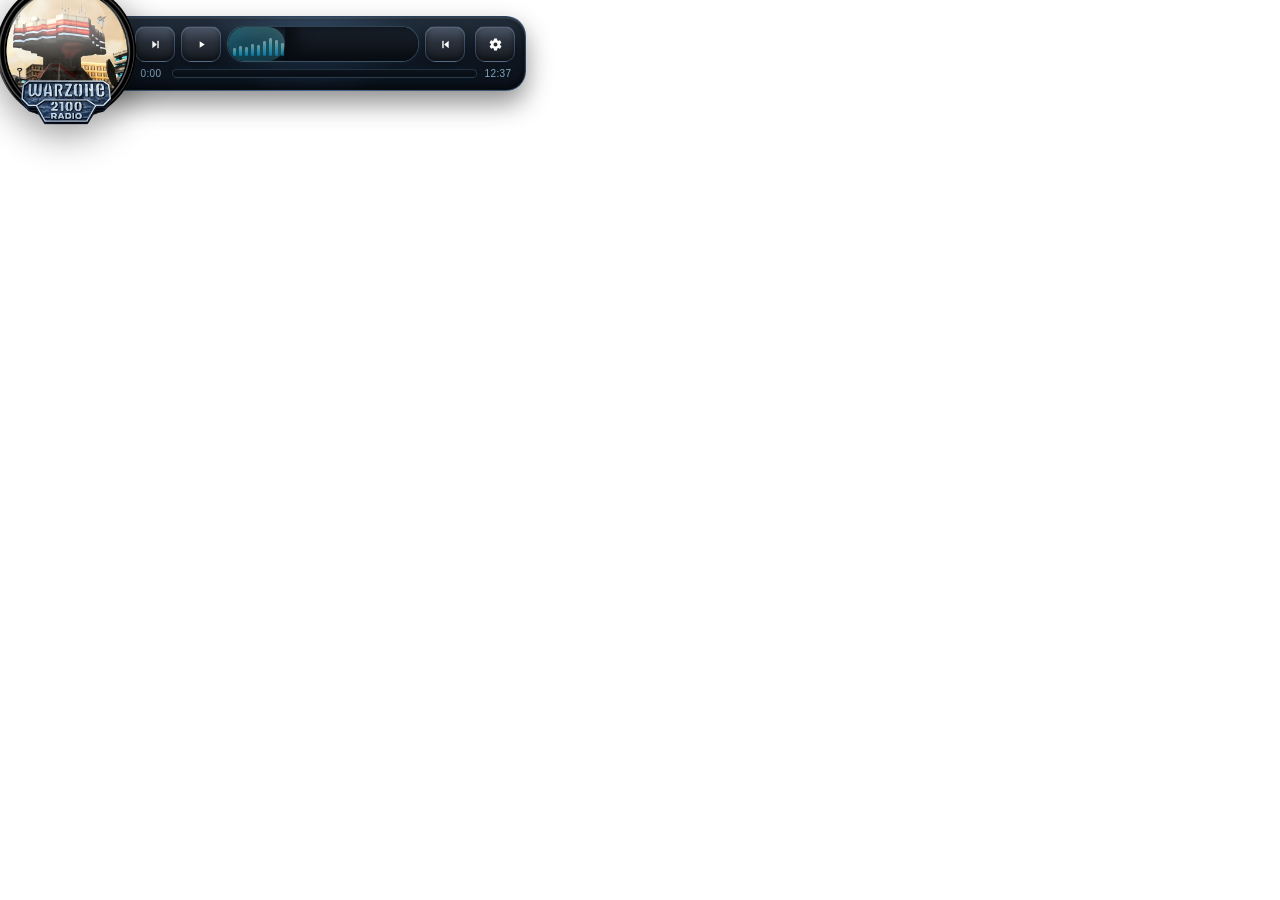
==== index.html @ cecc52a2 "Hint users to press play before audio starts" ====
<!DOCTYPE html>
<html>
<head>
<meta charset="UTF-8">
<title>Warzone Radio</title>
<meta name="viewport" content="width=device-width, initial-scale=1.0">
<script>
window.ASSET_VERSION = "20260324-playhint1";
window.versionedAsset = function(path) {
  return path + "?v=" + window.ASSET_VERSION;
};

const stylesheet = document.createElement("link");
stylesheet.rel = "stylesheet";
stylesheet.href = window.versionedAsset("styles.css");
document.head.appendChild(stylesheet);
</script>
</head>
<body>

<div id="playerWrap"><div id="player"></div></div>

<div class="wrap drag-hint" id="radioWrap">
 <button class="logo-button" id="logoToggle" type="button" aria-label="Show or hide player controls" aria-controls="playerBar settingsPanel" aria-expanded="true">
  <img data-asset-path="assets/warzone-radio-logo.webp" class="logo" alt="Warzone 2100 Radio logo">
  <span class="logo-sky" aria-hidden="true"></span>
 </button>
 <div class="player" id="playerBar">
  <div class="player-main">
   <div class="btn" onclick="nextTrack()" title="Next">
    <svg viewBox="0 0 24 24"><polygon points="5,4 15,12 5,20"/><rect x="16" y="4" width="3" height="16"/></svg>
   </div>

   <div class="btn" onclick="playPause()" id="pp" title="Play/Pause" data-hint="Press play">
    <svg viewBox="0 0 24 24"><polygon points="8,5 19,12 8,19"/></svg>
   </div>

   <div class="tube">
    <div class="eqGlow" id="eqGlow"></div>
    <div class="eq" id="eq"></div>
    <div class="cover" id="cover"></div>
    <input id="vol" type="range" min="0" max="100" value="30" oninput="setVol(this.value)">
   </div>

   <div class="btn" onclick="prevTrack()" title="Previous">
    <svg viewBox="0 0 24 24"><polygon points="19,4 9,12 19,20"/><rect x="5" y="4" width="3" height="16"/></svg>
   </div>

   <div class="btn settings-btn" id="settingsButton" onclick="toggleSettingsPanel()" title="Playlist">
    <svg viewBox="0 0 24 24" aria-hidden="true">
     <path d="M19.14 12.94c.04-.31.06-.62.06-.94s-.02-.63-.06-.94l2.03-1.58a.5.5 0 0 0 .12-.64l-1.92-3.32a.5.5 0 0 0-.61-.22l-2.39.96a7.05 7.05 0 0 0-1.63-.94l-.36-2.54a.5.5 0 0 0-.5-.42h-3.84a.5.5 0 0 0-.5.42l-.36 2.54c-.58.22-1.12.53-1.63.94l-2.39-.96a.5.5 0 0 0-.61.22L2.71 8.84a.5.5 0 0 0 .12.64l2.03 1.58c-.04.31-.06.62-.06.94s.02.63.06.94L2.83 14.52a.5.5 0 0 0-.12.64l1.92 3.32a.5.5 0 0 0 .61.22l2.39-.96c.5.41 1.05.72 1.63.94l.36 2.54a.5.5 0 0 0 .5.42h3.84a.5.5 0 0 0 .5-.42l.36-2.54c.58-.22 1.12-.53 1.63-.94l2.39.96a.5.5 0 0 0 .61-.22l1.92-3.32a.5.5 0 0 0-.12-.64l-2.03-1.58ZM12 15.2A3.2 3.2 0 1 1 12 8.8a3.2 3.2 0 0 1 0 6.4Z"/>
    </svg>
   </div>
  </div>

  <div class="timebar-row">
   <span class="time-label" id="timeCurrent">0:00</span>
   <div class="timebar" id="timebar" role="slider" tabindex="0" aria-label="Track progress" aria-valuemin="0" aria-valuemax="100" aria-valuenow="0">
    <div class="timebar-fill" id="timebarFill"></div>
    <div class="timebar-head" id="timebarHead"></div>
   </div>
   <span class="time-label" id="timeDuration">0:00</span>
  </div>
 </div>

 <div class="settings-panel" id="settingsPanel" aria-hidden="true">
  <div class="settings-head">
   <div>
    <div class="settings-kicker">Warzone Radio</div>
    <div class="settings-title-row">
     <div class="settings-title" id="settingsTitle">All Tracks</div>
     <button class="shuffle-toggle" id="shuffleToggle" type="button" onclick="toggleShuffleMode()" aria-pressed="false">
      <svg viewBox="0 0 24 24" aria-hidden="true">
       <path d="M17 3h4v4h-2V5.41l-3.29 3.3-1.42-1.42L17.59 4H17V3Zm2 13h2v5h-5v-2h1.59l-4.3-4.29 1.42-1.42L19 17.59V16ZM3 7h4.59l8.7 8.71-1.42 1.41L6.17 8.41H3V7Zm11.29 1.71L16.59 11 14.88 12.71l-1.42-1.42 1.41-1.41-.58-.59 1.42-1.58Z"/>
      </svg>
      <span id="shuffleToggleLabel">Shuffle Off</span>
     </button>
    </div>
   </div>
   <button class="settings-close" type="button" onclick="closeSettingsPanel()" aria-label="Close playlist">X</button>
  </div>
  <div class="playlist-list" id="playlistList"></div>
 </div>
</div>

<script src="https://www.youtube.com/iframe_api"></script>
<script>
const playerScript = document.createElement("script");
playerScript.src = window.versionedAsset("player.js");
document.body.appendChild(playerScript);
</script>

</body>
</html>
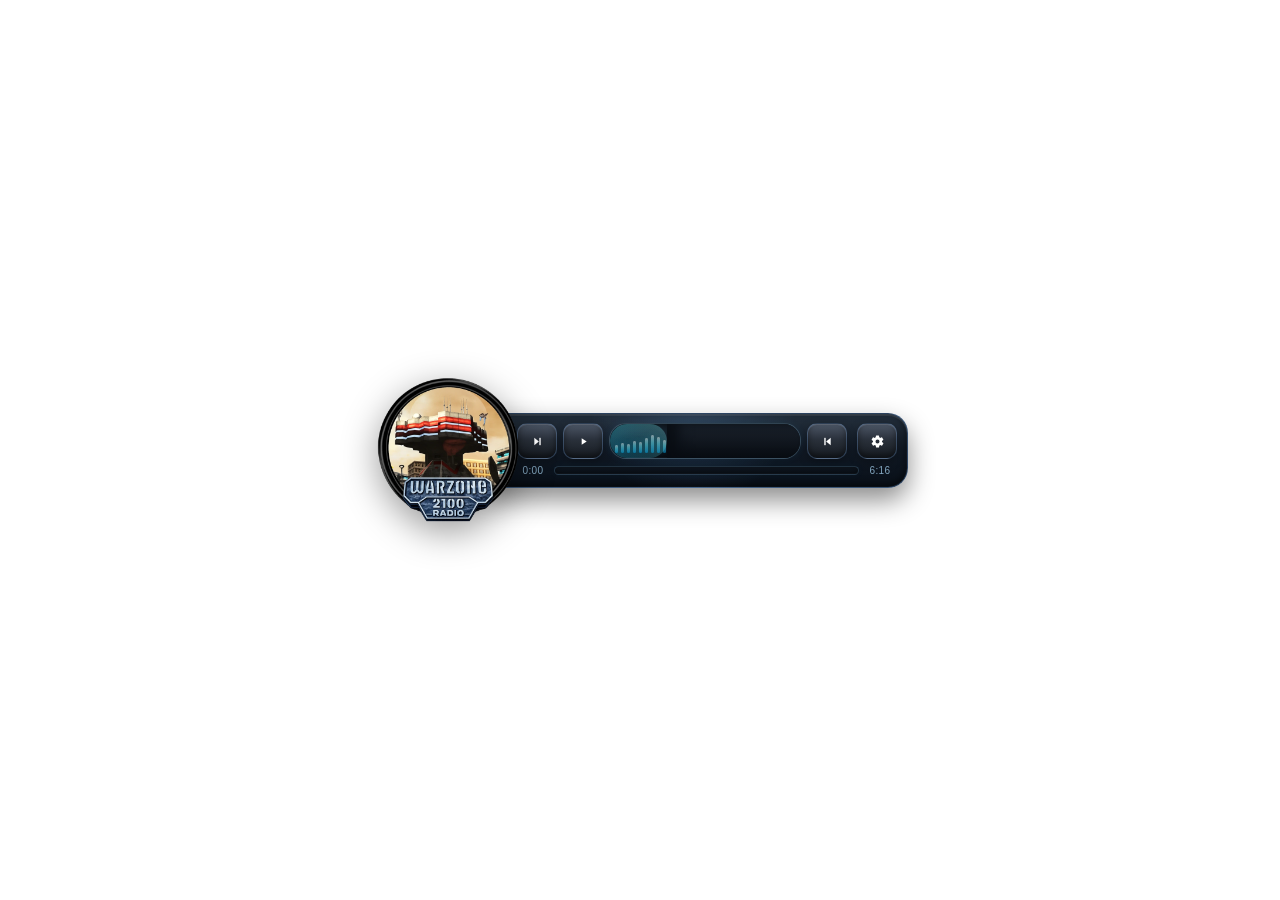
==== commit e80afde4: "Center radio player on page load" ====
--- a/index.html
+++ b/index.html
@@ -5,7 +5,7 @@
 <title>Warzone Radio</title>
 <meta name="viewport" content="width=device-width, initial-scale=1.0">
 <script>
-window.ASSET_VERSION = "20260324-playhint1";
+window.ASSET_VERSION = "20260324-centerplayer1";
 window.versionedAsset = function(path) {
   return path + "?v=" + window.ASSET_VERSION;
 };
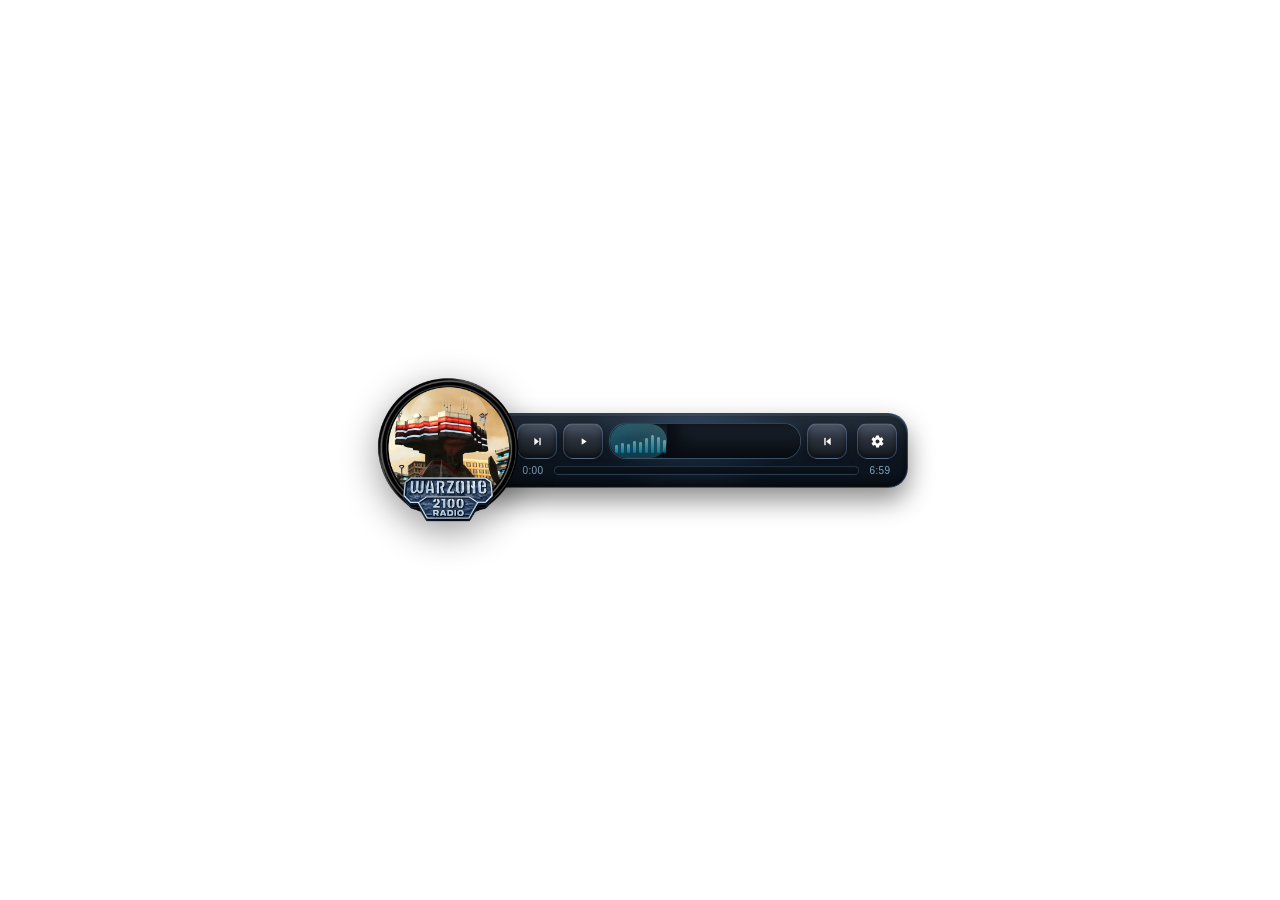
==== commit e547add0: "Add radio favicon link" ====
--- a/index.html
+++ b/index.html
@@ -5,10 +5,16 @@
 <title>Warzone Radio</title>
 <meta name="viewport" content="width=device-width, initial-scale=1.0">
 <script>
-window.ASSET_VERSION = "20260324-centerplayer1";
+window.ASSET_VERSION = "20260325-favicon1";
 window.versionedAsset = function(path) {
   return path + "?v=" + window.ASSET_VERSION;
 };
+
+const favicon = document.createElement("link");
+favicon.rel = "icon";
+favicon.type = "image/webp";
+favicon.href = window.versionedAsset("assets/warzone-radio-logo.webp");
+document.head.appendChild(favicon);
 
 const stylesheet = document.createElement("link");
 stylesheet.rel = "stylesheet";
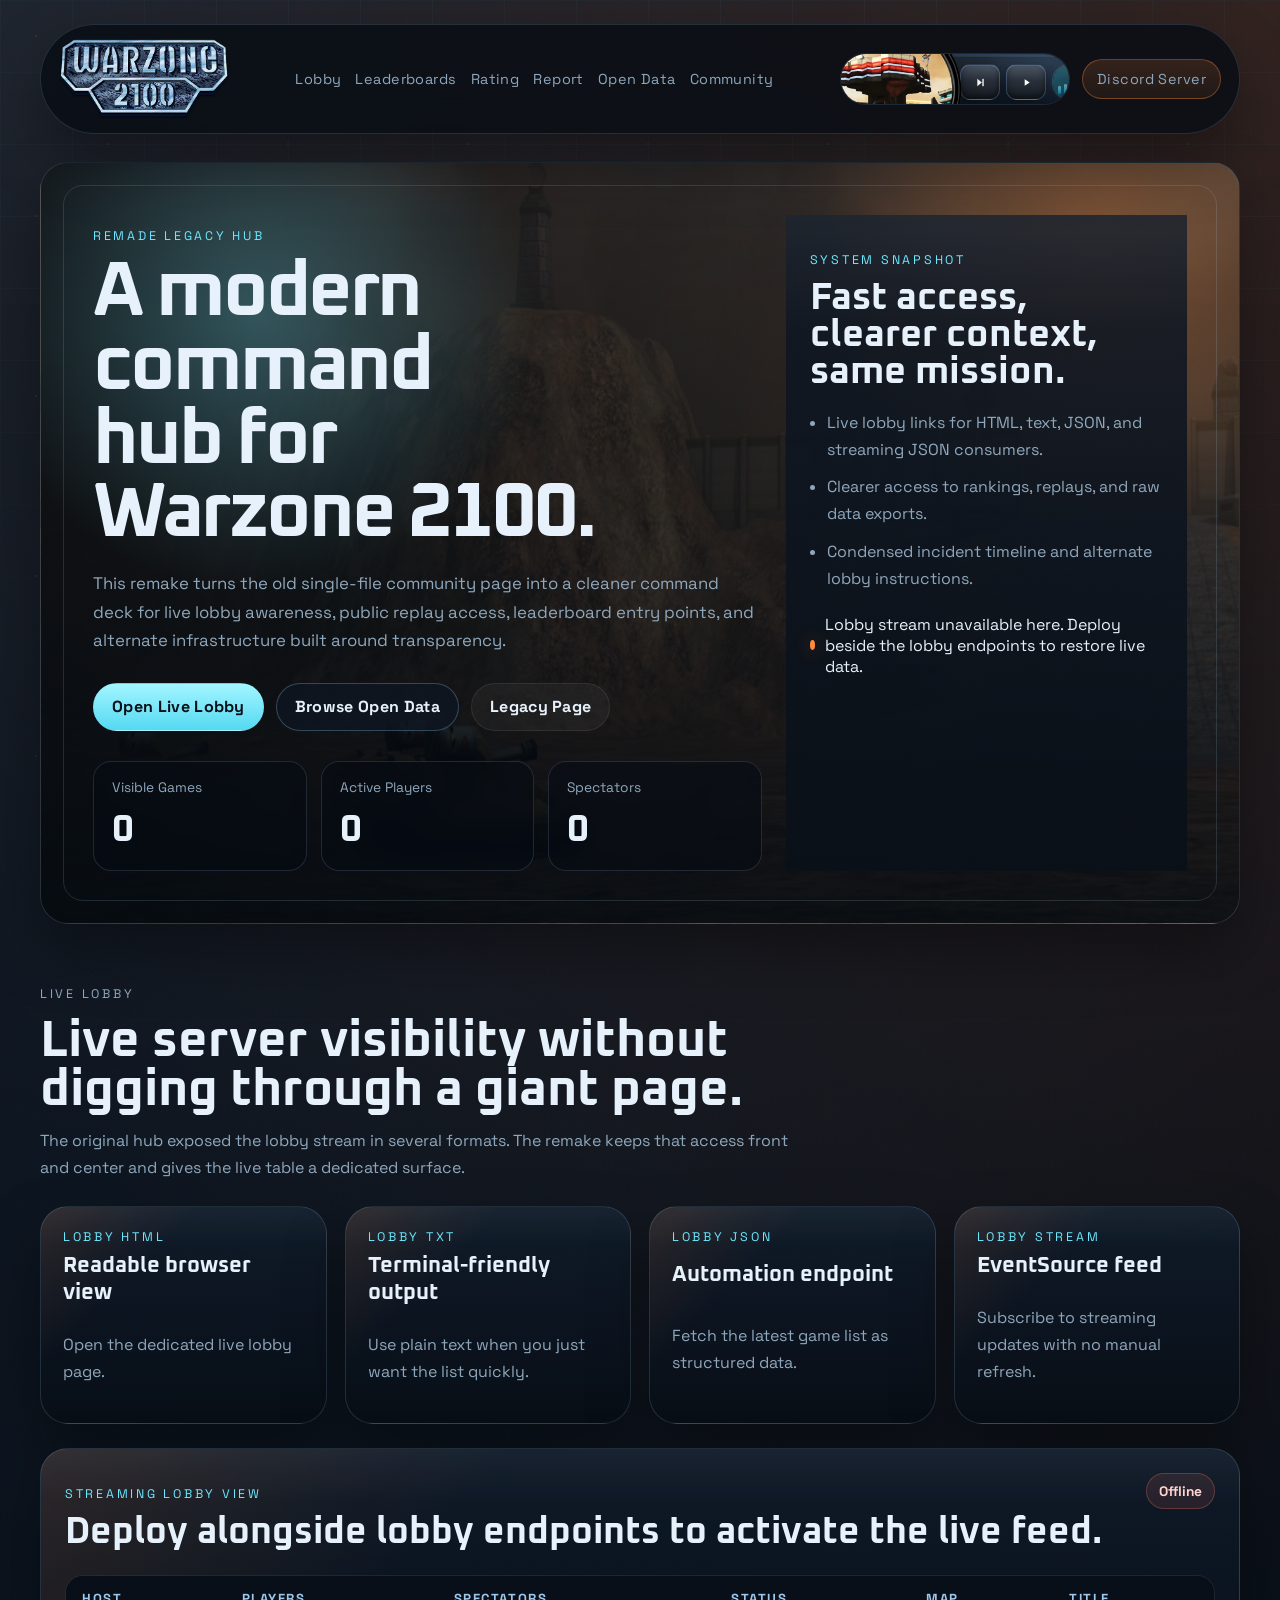
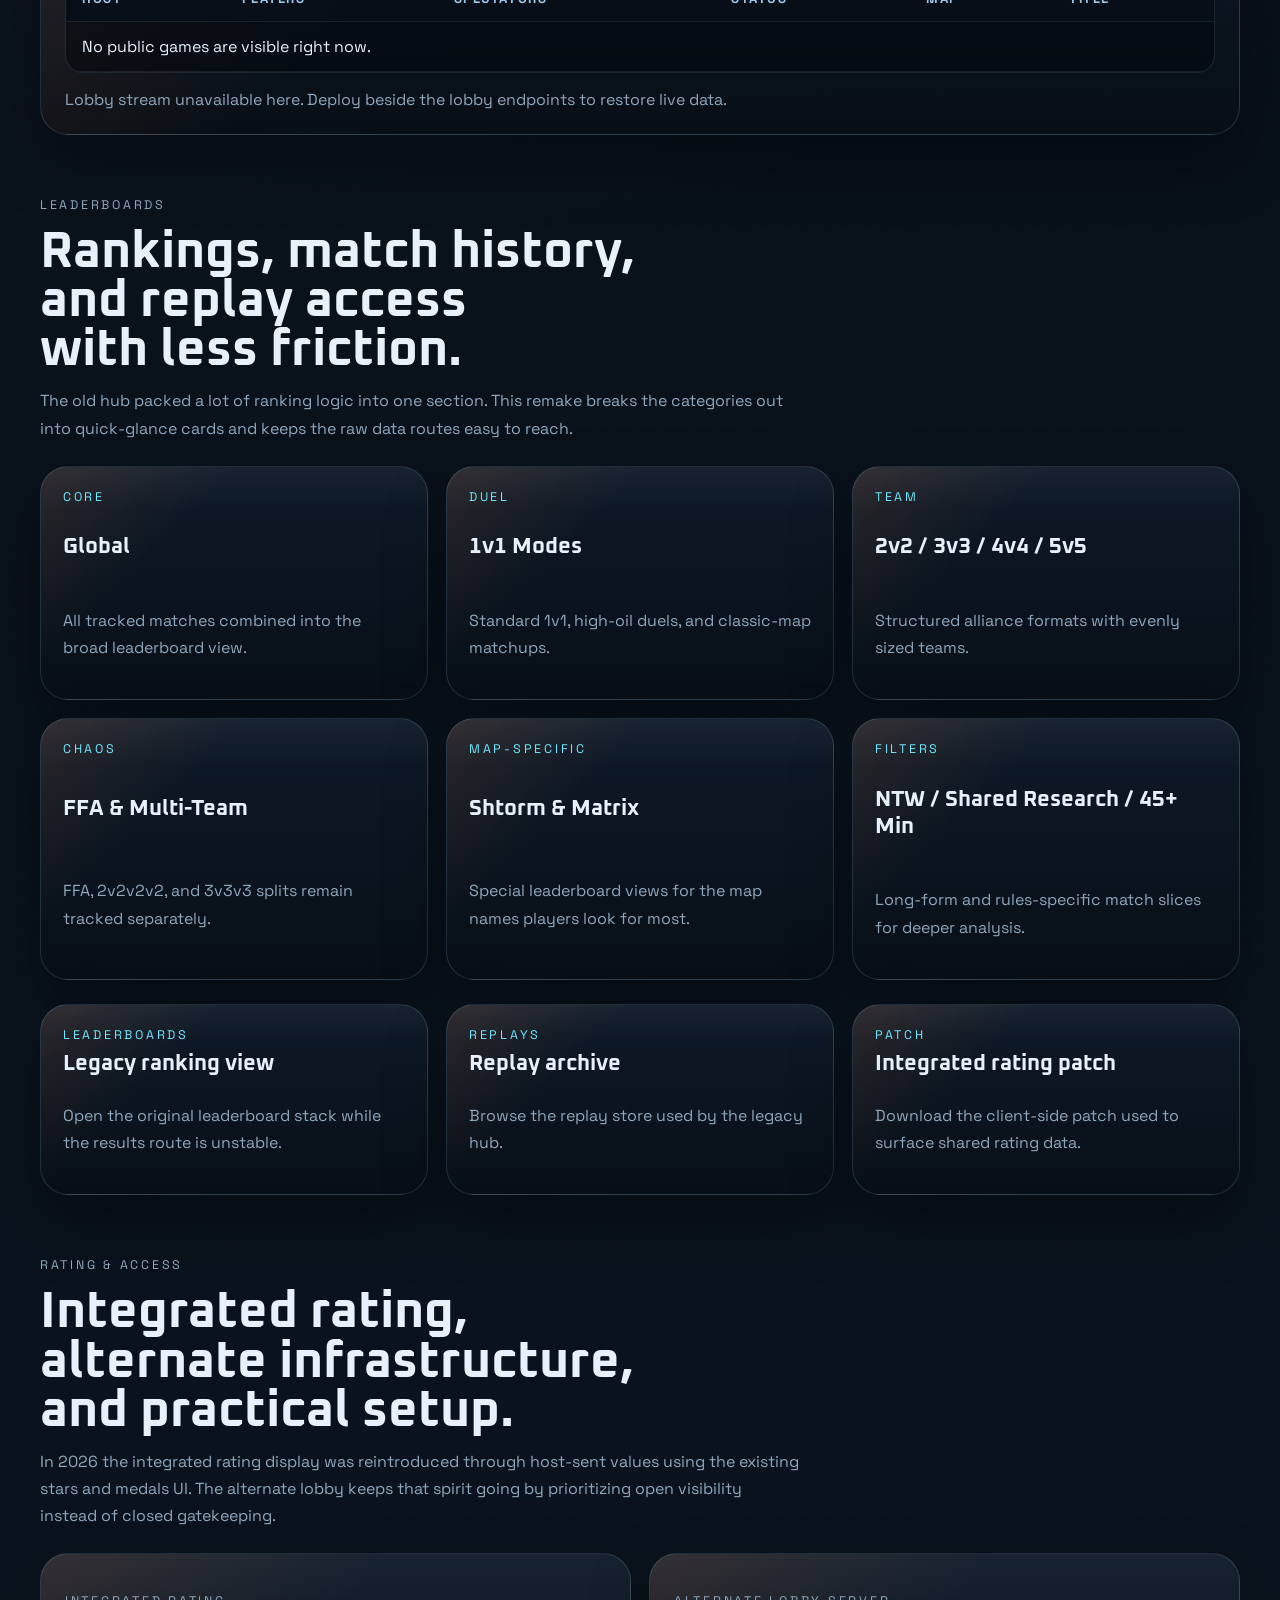
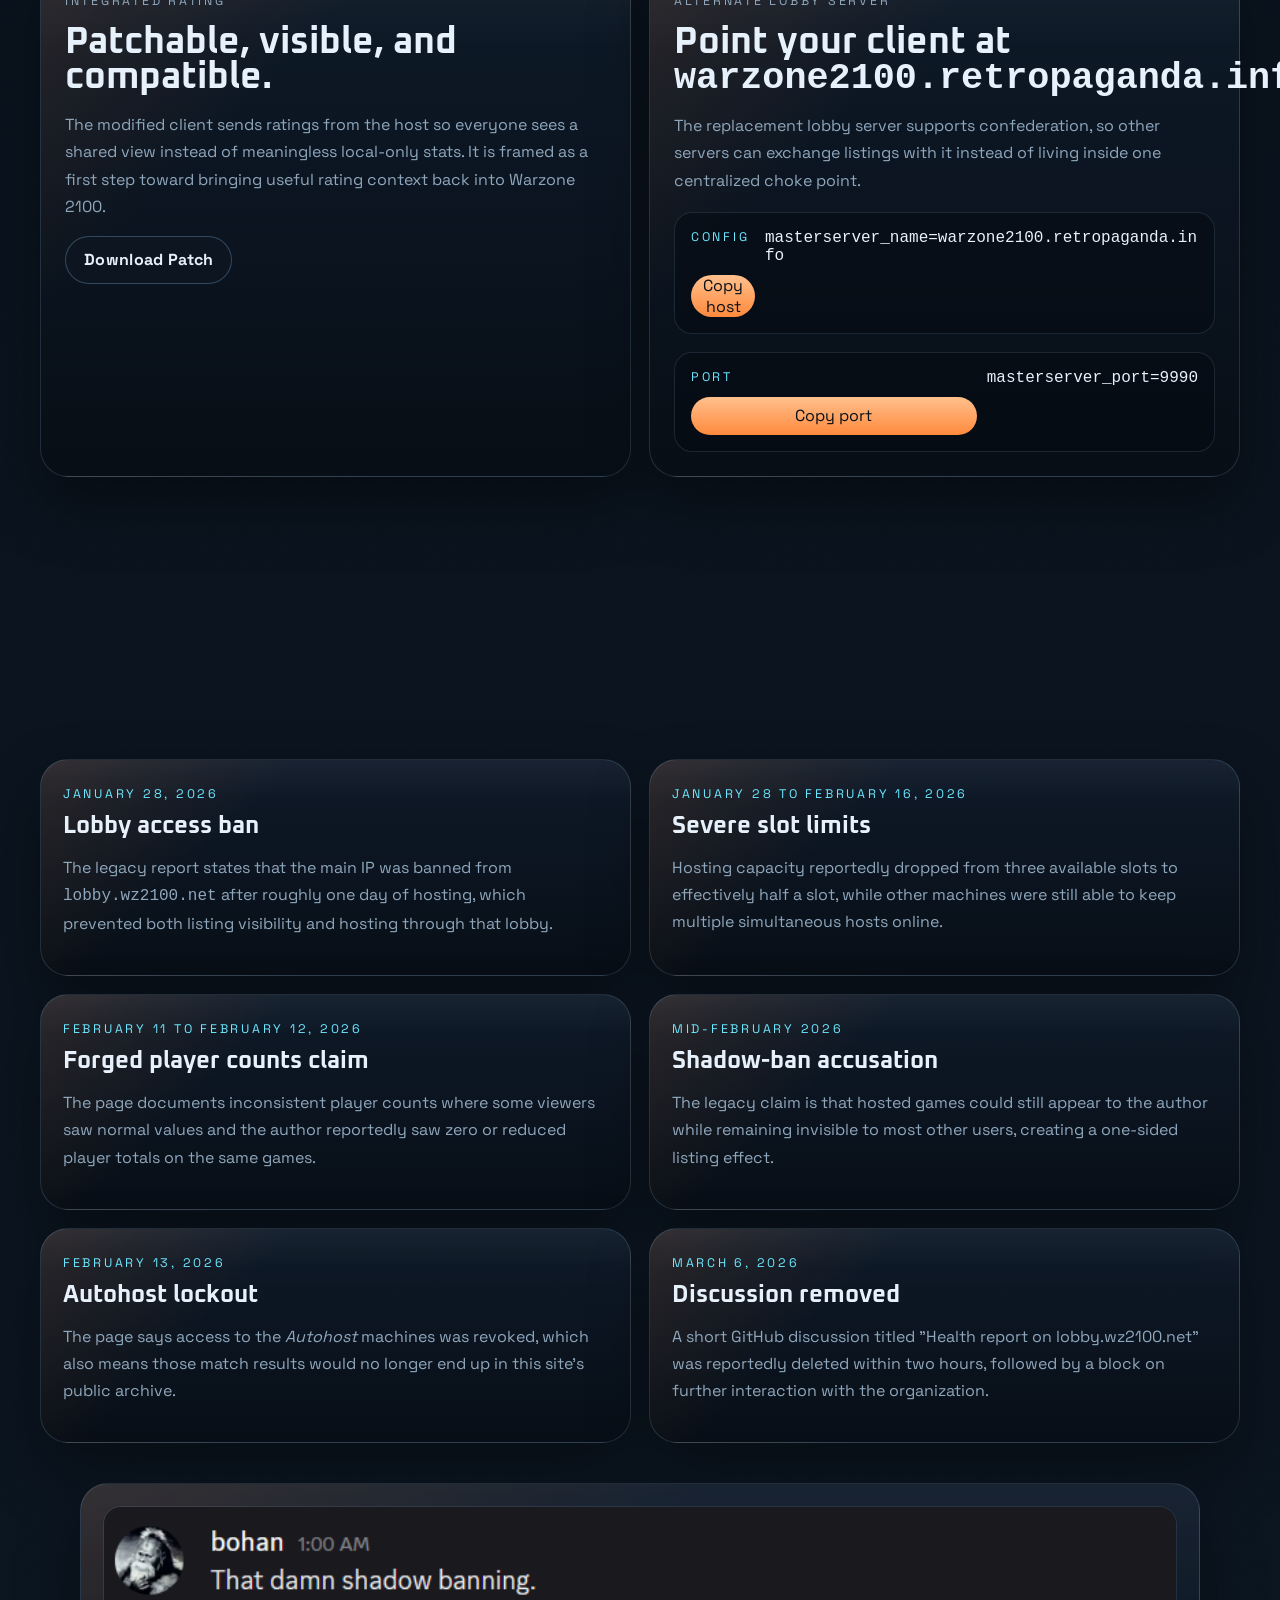
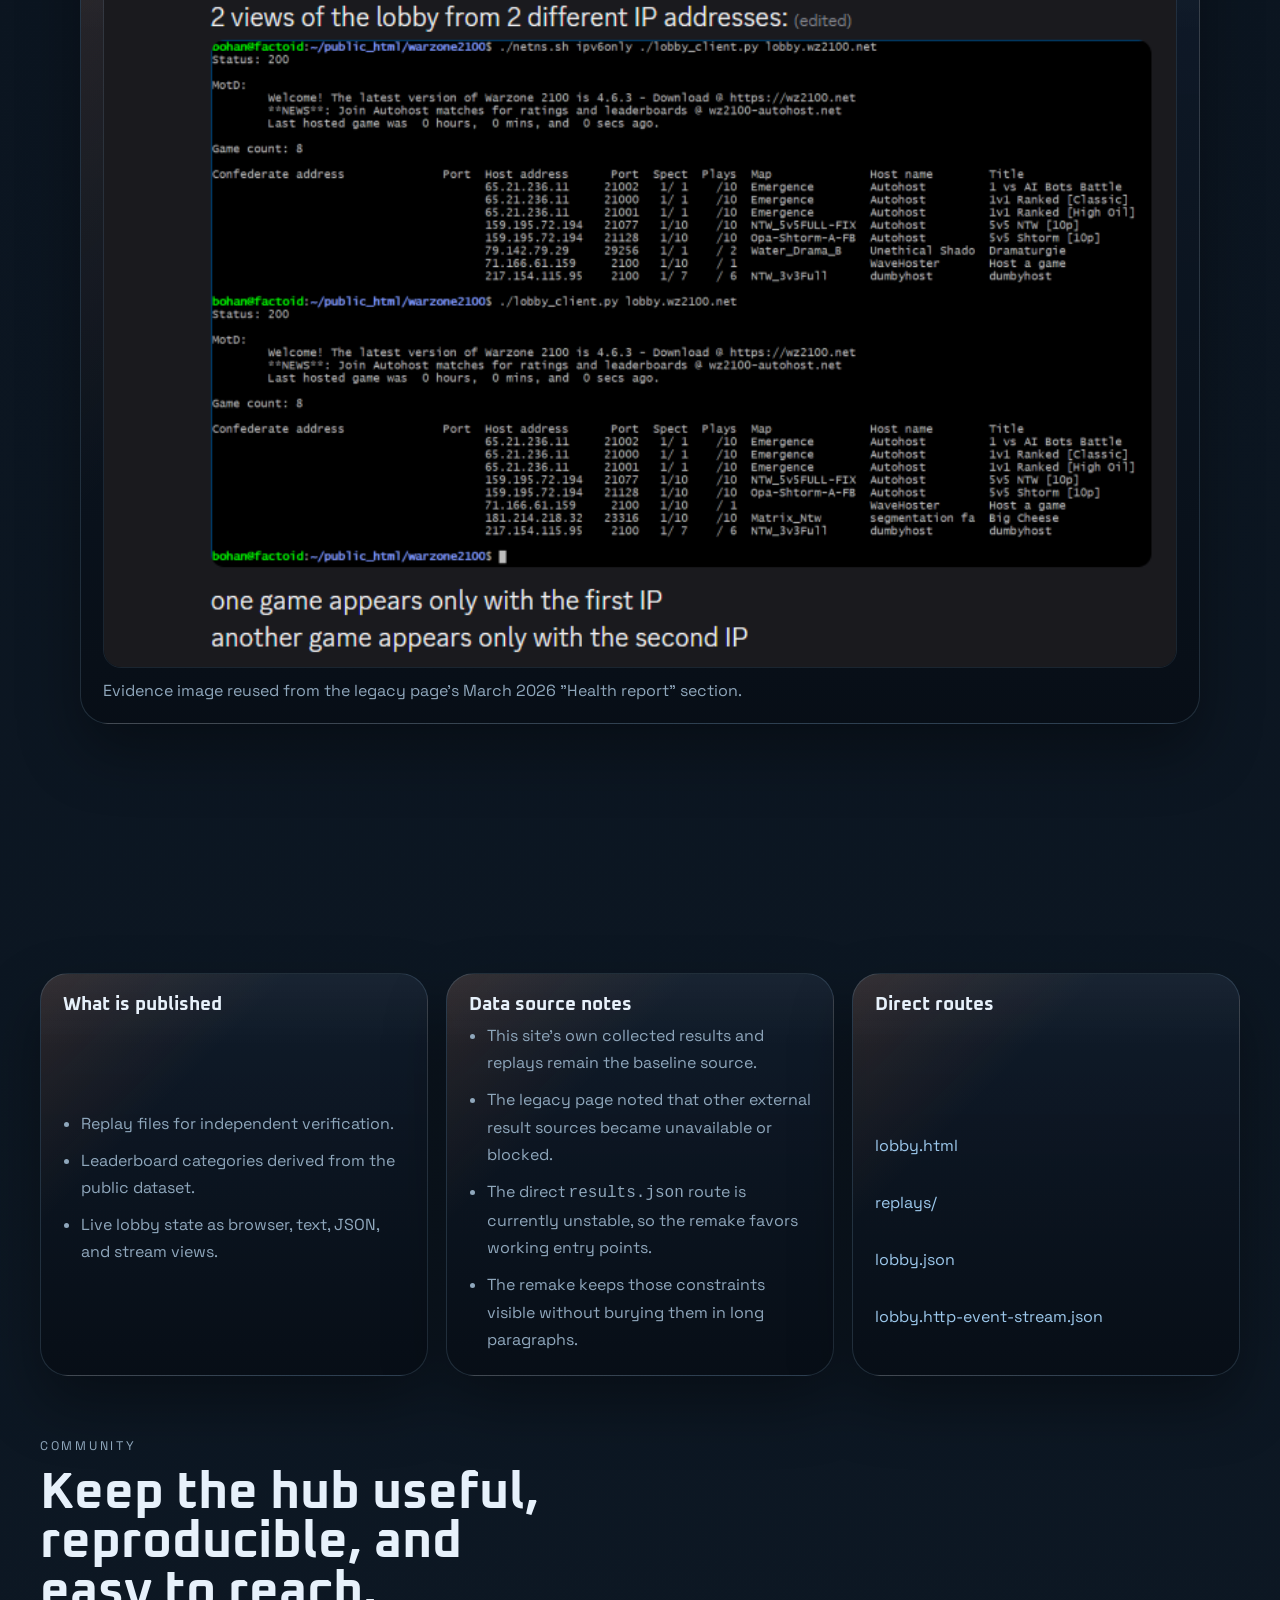
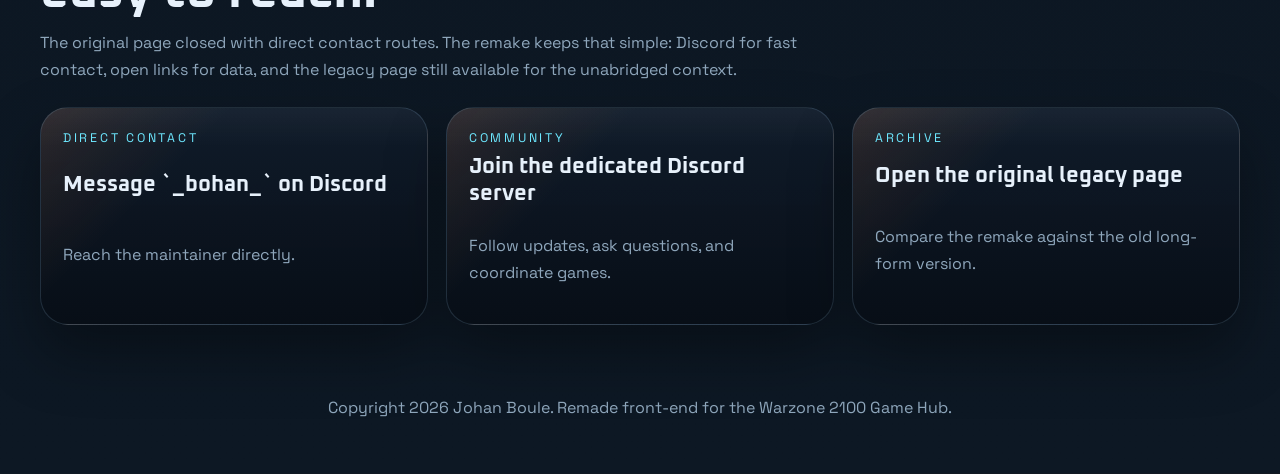
==== commit ae384b1d: "Stopping the page from embedding itself and reducing radio console warnings." ====
--- a/index.html
+++ b/index.html
@@ -1,100 +1,427 @@
 <!DOCTYPE html>
-<html>
+<html lang="en">
 <head>
-<meta charset="UTF-8">
-<title>Warzone Radio</title>
-<meta name="viewport" content="width=device-width, initial-scale=1.0">
-<script>
-window.ASSET_VERSION = "20260325-favicon1";
-window.versionedAsset = function(path) {
-  return path + "?v=" + window.ASSET_VERSION;
-};
-
-const favicon = document.createElement("link");
-favicon.rel = "icon";
-favicon.type = "image/webp";
-favicon.href = window.versionedAsset("assets/warzone-radio-logo.webp");
-document.head.appendChild(favicon);
-
-const stylesheet = document.createElement("link");
-stylesheet.rel = "stylesheet";
-stylesheet.href = window.versionedAsset("styles.css");
-document.head.appendChild(stylesheet);
-</script>
+  <meta charset="UTF-8">
+  <meta name="viewport" content="width=device-width, initial-scale=1.0">
+  <title>Warzone 2100 Game Hub</title>
+  <meta
+    name="description"
+    content="A remade Warzone 2100 community hub with live lobby links, leaderboards overview, open data, and alternate lobby server details."
+  >
+  <link rel="preconnect" href="https://fonts.googleapis.com">
+  <link rel="preconnect" href="https://fonts.gstatic.com" crossorigin>
+  <link
+    href="https://fonts.googleapis.com/css2?family=Oxanium:wght@500;600;700;800&family=Space+Grotesk:wght@400;500;700&display=swap"
+    rel="stylesheet"
+  >
+  <link rel="stylesheet" href="styles.css">
 </head>
 <body>
-
-<div id="playerWrap"><div id="player"></div></div>
-
-<div class="wrap drag-hint" id="radioWrap">
- <button class="logo-button" id="logoToggle" type="button" aria-label="Show or hide player controls" aria-controls="playerBar settingsPanel" aria-expanded="true">
-  <img data-asset-path="assets/warzone-radio-logo.webp" class="logo" alt="Warzone 2100 Radio logo">
-  <span class="logo-sky" aria-hidden="true"></span>
- </button>
- <div class="player" id="playerBar">
-  <div class="player-main">
-   <div class="btn" onclick="nextTrack()" title="Next">
-    <svg viewBox="0 0 24 24"><polygon points="5,4 15,12 5,20"/><rect x="16" y="4" width="3" height="16"/></svg>
-   </div>
-
-   <div class="btn" onclick="playPause()" id="pp" title="Play/Pause" data-hint="Press play">
-    <svg viewBox="0 0 24 24"><polygon points="8,5 19,12 8,19"/></svg>
-   </div>
-
-   <div class="tube">
-    <div class="eqGlow" id="eqGlow"></div>
-    <div class="eq" id="eq"></div>
-    <div class="cover" id="cover"></div>
-    <input id="vol" type="range" min="0" max="100" value="30" oninput="setVol(this.value)">
-   </div>
-
-   <div class="btn" onclick="prevTrack()" title="Previous">
-    <svg viewBox="0 0 24 24"><polygon points="19,4 9,12 19,20"/><rect x="5" y="4" width="3" height="16"/></svg>
-   </div>
-
-   <div class="btn settings-btn" id="settingsButton" onclick="toggleSettingsPanel()" title="Playlist">
-    <svg viewBox="0 0 24 24" aria-hidden="true">
-     <path d="M19.14 12.94c.04-.31.06-.62.06-.94s-.02-.63-.06-.94l2.03-1.58a.5.5 0 0 0 .12-.64l-1.92-3.32a.5.5 0 0 0-.61-.22l-2.39.96a7.05 7.05 0 0 0-1.63-.94l-.36-2.54a.5.5 0 0 0-.5-.42h-3.84a.5.5 0 0 0-.5.42l-.36 2.54c-.58.22-1.12.53-1.63.94l-2.39-.96a.5.5 0 0 0-.61.22L2.71 8.84a.5.5 0 0 0 .12.64l2.03 1.58c-.04.31-.06.62-.06.94s.02.63.06.94L2.83 14.52a.5.5 0 0 0-.12.64l1.92 3.32a.5.5 0 0 0 .61.22l2.39-.96c.5.41 1.05.72 1.63.94l.36 2.54a.5.5 0 0 0 .5.42h3.84a.5.5 0 0 0 .5-.42l.36-2.54c.58-.22 1.12-.53 1.63-.94l2.39.96a.5.5 0 0 0 .61-.22l1.92-3.32a.5.5 0 0 0-.12-.64l-2.03-1.58ZM12 15.2A3.2 3.2 0 1 1 12 8.8a3.2 3.2 0 0 1 0 6.4Z"/>
-    </svg>
-   </div>
+  <div class="page-shell">
+    <div class="page-noise" aria-hidden="true"></div>
+
+    <header class="topbar">
+      <a class="brand" href="#top" aria-label="Warzone 2100 Game Hub">
+        <img src="assets/warzone2100-gamehub-logo.png" alt="Warzone 2100 logo">
+      </a>
+
+      <nav class="topnav" aria-label="Primary">
+        <a href="#lobby">Lobby</a>
+        <a href="#leaderboards">Leaderboards</a>
+        <a href="#rating">Rating</a>
+        <a href="#report">Report</a>
+        <a href="#opendata">Open Data</a>
+        <a href="#community">Community</a>
+      </nav>
+
+      <div class="topbar-tools">
+        <iframe
+          class="radio-embed"
+          src="radio.html?v=20260325-hostradio1"
+          title="Warzone 2100 Radio"
+          loading="lazy"
+          referrerpolicy="no-referrer"
+        ></iframe>
+
+        <a class="discord-link" href="https://discord.gg/9wbtUkGMgf" target="_blank" rel="noreferrer">
+          Discord Server
+        </a>
+      </div>
+    </header>
+
+    <main>
+      <section class="hero section-frame" id="top" data-reveal>
+        <div class="hero-copy">
+          <p class="eyebrow">Remade Legacy Hub</p>
+          <h1>A modern command hub for Warzone 2100.</h1>
+          <p class="hero-lead">
+            This remake turns the old single-file community page into a cleaner command deck for
+            live lobby awareness, public replay access, leaderboard entry points, and alternate
+            infrastructure built around transparency.
+          </p>
+
+          <div class="hero-actions">
+            <a class="button button-primary" href="#lobby">Open Live Lobby</a>
+            <a class="button button-secondary" href="#opendata">Browse Open Data</a>
+            <a class="button button-ghost" href="https://warzone2100.retropaganda.info/secret.html">Legacy Page</a>
+          </div>
+
+          <div class="hero-stats">
+            <article class="stat-card">
+              <span class="stat-label">Visible Games</span>
+              <strong class="stat-value" id="statGames">--</strong>
+            </article>
+            <article class="stat-card">
+              <span class="stat-label">Active Players</span>
+              <strong class="stat-value" id="statPlayers">--</strong>
+            </article>
+            <article class="stat-card">
+              <span class="stat-label">Spectators</span>
+              <strong class="stat-value" id="statSpectators">--</strong>
+            </article>
+          </div>
+        </div>
+
+        <aside class="hero-panel panel-cutout">
+          <p class="panel-kicker">System Snapshot</p>
+          <h2>Fast access, clearer context, same mission.</h2>
+          <ul class="feature-list">
+            <li>Live lobby links for HTML, text, JSON, and streaming JSON consumers.</li>
+            <li>Clearer access to rankings, replays, and raw data exports.</li>
+            <li>Condensed incident timeline and alternate lobby instructions.</li>
+          </ul>
+          <div class="hero-note">
+            <span class="status-dot"></span>
+            <span id="heroStatus">Waiting for lobby feed...</span>
+          </div>
+        </aside>
+      </section>
+
+      <section class="section-grid" id="lobby">
+        <div class="section-head" data-reveal>
+          <p class="eyebrow">Live Lobby</p>
+          <h2>Live server visibility without digging through a giant page.</h2>
+          <p>
+            The original hub exposed the lobby stream in several formats. The remake keeps that
+            access front and center and gives the live table a dedicated surface.
+          </p>
+        </div>
+
+        <div class="resource-grid" data-reveal>
+          <a class="resource-card" href="https://warzone2100.retropaganda.info/lobby.html">
+            <span class="resource-label">Lobby HTML</span>
+            <strong>Readable browser view</strong>
+            <p>Open the dedicated live lobby page.</p>
+          </a>
+          <a class="resource-card" href="https://warzone2100.retropaganda.info/lobby.txt">
+            <span class="resource-label">Lobby TXT</span>
+            <strong>Terminal-friendly output</strong>
+            <p>Use plain text when you just want the list quickly.</p>
+          </a>
+          <a class="resource-card" href="https://warzone2100.retropaganda.info/lobby.json">
+            <span class="resource-label">Lobby JSON</span>
+            <strong>Automation endpoint</strong>
+            <p>Fetch the latest game list as structured data.</p>
+          </a>
+          <a class="resource-card" href="https://warzone2100.retropaganda.info/lobby.http-event-stream.json">
+            <span class="resource-label">Lobby Stream</span>
+            <strong>EventSource feed</strong>
+            <p>Subscribe to streaming updates with no manual refresh.</p>
+          </a>
+        </div>
+
+        <div class="live-board section-frame" data-reveal>
+          <div class="live-board-head">
+            <div>
+              <p class="panel-kicker">Streaming Lobby View</p>
+              <h3 id="lobbyCaption">Connecting to lobby feed...</h3>
+            </div>
+            <span class="stream-badge" id="lobbyBadge">Offline</span>
+          </div>
+
+          <div class="table-shell">
+            <table class="lobby-table">
+              <thead>
+                <tr>
+                  <th>Host</th>
+                  <th>Players</th>
+                  <th>Spectators</th>
+                  <th>Status</th>
+                  <th>Map</th>
+                  <th>Title</th>
+                </tr>
+              </thead>
+              <tbody id="lobbyGames">
+                <tr class="empty-row">
+                  <td colspan="6">No lobby data loaded yet.</td>
+                </tr>
+              </tbody>
+            </table>
+          </div>
+
+          <p class="section-footnote" id="lobbyStatus">
+            Deploy this page next to the Warzone data endpoints to enable the full live stream.
+          </p>
+        </div>
+      </section>
+
+      <section class="section-grid" id="leaderboards">
+        <div class="section-head" data-reveal>
+          <p class="eyebrow">Leaderboards</p>
+          <h2>Rankings, match history, and replay access with less friction.</h2>
+          <p>
+            The old hub packed a lot of ranking logic into one section. This remake breaks the
+            categories out into quick-glance cards and keeps the raw data routes easy to reach.
+          </p>
+        </div>
+
+        <div class="leaderboard-grid" data-reveal>
+          <article class="mode-card">
+            <span class="mode-tag">Core</span>
+            <h3>Global</h3>
+            <p>All tracked matches combined into the broad leaderboard view.</p>
+          </article>
+          <article class="mode-card">
+            <span class="mode-tag">Duel</span>
+            <h3>1v1 Modes</h3>
+            <p>Standard 1v1, high-oil duels, and classic-map matchups.</p>
+          </article>
+          <article class="mode-card">
+            <span class="mode-tag">Team</span>
+            <h3>2v2 / 3v3 / 4v4 / 5v5</h3>
+            <p>Structured alliance formats with evenly sized teams.</p>
+          </article>
+          <article class="mode-card">
+            <span class="mode-tag">Chaos</span>
+            <h3>FFA & Multi-Team</h3>
+            <p>FFA, 2v2v2v2, and 3v3v3 splits remain tracked separately.</p>
+          </article>
+          <article class="mode-card">
+            <span class="mode-tag">Map-Specific</span>
+            <h3>Shtorm & Matrix</h3>
+            <p>Special leaderboard views for the map names players look for most.</p>
+          </article>
+          <article class="mode-card">
+            <span class="mode-tag">Filters</span>
+            <h3>NTW / Shared Research / 45+ Min</h3>
+            <p>Long-form and rules-specific match slices for deeper analysis.</p>
+          </article>
+        </div>
+
+        <div class="archive-grid" data-reveal>
+          <a class="archive-card" href="https://warzone2100.retropaganda.info/secret.html#Leaderboards">
+            <span class="resource-label">Leaderboards</span>
+            <strong>Legacy ranking view</strong>
+            <p>Open the original leaderboard stack while the results route is unstable.</p>
+          </a>
+          <a class="archive-card" href="https://warzone2100.retropaganda.info/replays/">
+            <span class="resource-label">Replays</span>
+            <strong>Replay archive</strong>
+            <p>Browse the replay store used by the legacy hub.</p>
+          </a>
+          <a class="archive-card" href="https://warzone2100.retropaganda.info/warzone2100.patch">
+            <span class="resource-label">Patch</span>
+            <strong>Integrated rating patch</strong>
+            <p>Download the client-side patch used to surface shared rating data.</p>
+          </a>
+        </div>
+      </section>
+
+      <section class="section-grid" id="rating">
+        <div class="section-head" data-reveal>
+          <p class="eyebrow">Rating & Access</p>
+          <h2>Integrated rating, alternate infrastructure, and practical setup.</h2>
+          <p>
+            In 2026 the integrated rating display was reintroduced through host-sent values using
+            the existing stars and medals UI. The alternate lobby keeps that spirit going by
+            prioritizing open visibility instead of closed gatekeeping.
+          </p>
+        </div>
+
+        <div class="split-panel" data-reveal>
+          <article class="story-card">
+            <p class="panel-kicker">Integrated Rating</p>
+            <h3>Patchable, visible, and compatible.</h3>
+            <p>
+              The modified client sends ratings from the host so everyone sees a shared view instead
+              of meaningless local-only stats. It is framed as a first step toward bringing useful
+              rating context back into Warzone 2100.
+            </p>
+            <a class="button button-secondary" href="https://warzone2100.retropaganda.info/warzone2100.patch">Download Patch</a>
+          </article>
+
+          <article class="config-card">
+            <p class="panel-kicker">Alternate Lobby Server</p>
+            <h3>Point your client at <code>warzone2100.retropaganda.info</code></h3>
+            <p>
+              The replacement lobby server supports confederation, so other servers can exchange
+              listings with it instead of living inside one centralized choke point.
+            </p>
+
+            <div class="config-block">
+              <span class="config-label">config</span>
+              <code id="configHost">masterserver_name=warzone2100.retropaganda.info</code>
+              <button class="copy-button" type="button" data-copy-target="configHost">Copy host</button>
+            </div>
+
+            <div class="config-block">
+              <span class="config-label">port</span>
+              <code id="configPort">masterserver_port=9990</code>
+              <button class="copy-button" type="button" data-copy-target="configPort">Copy port</button>
+            </div>
+          </article>
+        </div>
+      </section>
+
+      <section class="section-grid" id="report">
+        <div class="section-head" data-reveal>
+          <p class="eyebrow">Situation Report</p>
+          <h2>A calmer, clearer timeline of the legacy page's main claims.</h2>
+          <p>
+            The old page mixed live widgets with a long narrative. Here, the main events are broken
+            into a dated timeline so the context is easier to follow.
+          </p>
+        </div>
+
+        <div class="timeline" data-reveal>
+          <article class="timeline-card">
+            <span class="timeline-date">January 28, 2026</span>
+            <h3>Lobby access ban</h3>
+            <p>
+              The legacy report states that the main IP was banned from <code>lobby.wz2100.net</code>
+              after roughly one day of hosting, which prevented both listing visibility and hosting
+              through that lobby.
+            </p>
+          </article>
+          <article class="timeline-card">
+            <span class="timeline-date">January 28 to February 16, 2026</span>
+            <h3>Severe slot limits</h3>
+            <p>
+              Hosting capacity reportedly dropped from three available slots to effectively half a
+              slot, while other machines were still able to keep multiple simultaneous hosts online.
+            </p>
+          </article>
+          <article class="timeline-card">
+            <span class="timeline-date">February 11 to February 12, 2026</span>
+            <h3>Forged player counts claim</h3>
+            <p>
+              The page documents inconsistent player counts where some viewers saw normal values and
+              the author reportedly saw zero or reduced player totals on the same games.
+            </p>
+          </article>
+          <article class="timeline-card">
+            <span class="timeline-date">Mid-February 2026</span>
+            <h3>Shadow-ban accusation</h3>
+            <p>
+              The legacy claim is that hosted games could still appear to the author while remaining
+              invisible to most other users, creating a one-sided listing effect.
+            </p>
+          </article>
+          <article class="timeline-card">
+            <span class="timeline-date">February 13, 2026</span>
+            <h3>Autohost lockout</h3>
+            <p>
+              The page says access to the <em>Autohost</em> machines was revoked, which also means
+              those match results would no longer end up in this site's public archive.
+            </p>
+          </article>
+          <article class="timeline-card">
+            <span class="timeline-date">March 6, 2026</span>
+            <h3>Discussion removed</h3>
+            <p>
+              A short GitHub discussion titled "Health report on lobby.wz2100.net" was reportedly
+              deleted within two hours, followed by a block on further interaction with the
+              organization.
+            </p>
+          </article>
+        </div>
+
+        <figure class="evidence-card section-frame" data-reveal>
+          <img src="assets/warzone2100-shadow-ban.png" alt="Discord screenshot showing two different lobby views for two IP addresses">
+          <figcaption>
+            Evidence image reused from the legacy page's March 2026 "Health report" section.
+          </figcaption>
+        </figure>
+      </section>
+
+      <section class="section-grid" id="opendata">
+        <div class="section-head" data-reveal>
+          <p class="eyebrow">Open Data</p>
+          <h2>The raw material stays public.</h2>
+          <p>
+            The original hub was explicit about open access to data, replays, and reproducible
+            rankings. That principle stays intact here.
+          </p>
+        </div>
+
+        <div class="open-data-grid" data-reveal>
+          <article class="data-card">
+            <h3>What is published</h3>
+            <ul class="stack-list">
+              <li>Replay files for independent verification.</li>
+              <li>Leaderboard categories derived from the public dataset.</li>
+              <li>Live lobby state as browser, text, JSON, and stream views.</li>
+            </ul>
+          </article>
+
+          <article class="data-card">
+            <h3>Data source notes</h3>
+            <ul class="stack-list">
+              <li>This site's own collected results and replays remain the baseline source.</li>
+              <li>The legacy page noted that other external result sources became unavailable or blocked.</li>
+              <li>The direct <code>results.json</code> route is currently unstable, so the remake favors working entry points.</li>
+              <li>The remake keeps those constraints visible without burying them in long paragraphs.</li>
+            </ul>
+          </article>
+
+          <article class="data-card">
+            <h3>Direct routes</h3>
+            <div class="link-stack">
+              <a href="https://warzone2100.retropaganda.info/lobby.html">lobby.html</a>
+              <a href="https://warzone2100.retropaganda.info/replays/">replays/</a>
+              <a href="https://warzone2100.retropaganda.info/lobby.json">lobby.json</a>
+              <a href="https://warzone2100.retropaganda.info/lobby.http-event-stream.json">lobby.http-event-stream.json</a>
+            </div>
+          </article>
+        </div>
+      </section>
+
+      <section class="section-grid" id="community">
+        <div class="section-head" data-reveal>
+          <p class="eyebrow">Community</p>
+          <h2>Keep the hub useful, reproducible, and easy to reach.</h2>
+          <p>
+            The original page closed with direct contact routes. The remake keeps that simple:
+            Discord for fast contact, open links for data, and the legacy page still available for
+            the unabridged context.
+          </p>
+        </div>
+
+        <div class="community-grid" data-reveal>
+          <a class="community-card" href="https://discord.com/users/437660839378419713" target="_blank" rel="noreferrer">
+            <span class="resource-label">Direct Contact</span>
+            <strong>Message `_bohan_` on Discord</strong>
+            <p>Reach the maintainer directly.</p>
+          </a>
+          <a class="community-card" href="https://discord.gg/9wbtUkGMgf" target="_blank" rel="noreferrer">
+            <span class="resource-label">Community</span>
+            <strong>Join the dedicated Discord server</strong>
+            <p>Follow updates, ask questions, and coordinate games.</p>
+          </a>
+          <a class="community-card" href="https://warzone2100.retropaganda.info/secret.html">
+            <span class="resource-label">Archive</span>
+            <strong>Open the original legacy page</strong>
+            <p>Compare the remake against the old long-form version.</p>
+          </a>
+        </div>
+      </section>
+    </main>
+
+    <footer class="site-footer">
+      <p>Copyright 2026 Johan Boule. Remade front-end for the Warzone 2100 Game Hub.</p>
+    </footer>
   </div>
 
-  <div class="timebar-row">
-   <span class="time-label" id="timeCurrent">0:00</span>
-   <div class="timebar" id="timebar" role="slider" tabindex="0" aria-label="Track progress" aria-valuemin="0" aria-valuemax="100" aria-valuenow="0">
-    <div class="timebar-fill" id="timebarFill"></div>
-    <div class="timebar-head" id="timebarHead"></div>
-   </div>
-   <span class="time-label" id="timeDuration">0:00</span>
-  </div>
- </div>
-
- <div class="settings-panel" id="settingsPanel" aria-hidden="true">
-  <div class="settings-head">
-   <div>
-    <div class="settings-kicker">Warzone Radio</div>
-    <div class="settings-title-row">
-     <div class="settings-title" id="settingsTitle">All Tracks</div>
-     <button class="shuffle-toggle" id="shuffleToggle" type="button" onclick="toggleShuffleMode()" aria-pressed="false">
-      <svg viewBox="0 0 24 24" aria-hidden="true">
-       <path d="M17 3h4v4h-2V5.41l-3.29 3.3-1.42-1.42L17.59 4H17V3Zm2 13h2v5h-5v-2h1.59l-4.3-4.29 1.42-1.42L19 17.59V16ZM3 7h4.59l8.7 8.71-1.42 1.41L6.17 8.41H3V7Zm11.29 1.71L16.59 11 14.88 12.71l-1.42-1.42 1.41-1.41-.58-.59 1.42-1.58Z"/>
-      </svg>
-      <span id="shuffleToggleLabel">Shuffle Off</span>
-     </button>
-    </div>
-   </div>
-   <button class="settings-close" type="button" onclick="closeSettingsPanel()" aria-label="Close playlist">X</button>
-  </div>
-  <div class="playlist-list" id="playlistList"></div>
- </div>
-</div>
-
-<script src="https://www.youtube.com/iframe_api"></script>
-<script>
-const playerScript = document.createElement("script");
-playerScript.src = window.versionedAsset("player.js");
-document.body.appendChild(playerScript);
-</script>
-
+  <script src="app.js"></script>
 </body>
 </html>
--- a/styles.css
+++ b/styles.css
@@ -0,0 +1,813 @@
+*,
+*::before,
+*::after {
+  box-sizing: border-box;
+}
+
+:root {
+  --bg: #0a1018;
+  --bg-soft: rgba(11, 18, 28, 0.78);
+  --panel: rgba(12, 20, 31, 0.84);
+  --panel-strong: rgba(18, 28, 41, 0.94);
+  --panel-line: rgba(143, 186, 223, 0.18);
+  --text: #e7f1fb;
+  --muted: #8fa7bc;
+  --steel: #9cc8ec;
+  --cyan: #6de8ff;
+  --orange: #ff8a3d;
+  --orange-soft: rgba(255, 138, 61, 0.18);
+  --danger: #ff7262;
+  --success: #8de98e;
+  --shadow: 0 28px 60px rgba(0, 0, 0, 0.35);
+  --radius-lg: 28px;
+  --radius-md: 18px;
+  --radius-sm: 14px;
+}
+
+html {
+  scroll-behavior: smooth;
+}
+
+body {
+  margin: 0;
+  min-height: 100vh;
+  color: var(--text);
+  font-family: "Space Grotesk", sans-serif;
+  background:
+    radial-gradient(circle at top left, rgba(71, 101, 137, 0.24), transparent 28%),
+    radial-gradient(circle at top right, rgba(255, 120, 54, 0.16), transparent 24%),
+    linear-gradient(180deg, #05080d 0%, #09111b 28%, #0d1824 100%);
+}
+
+body::before {
+  content: "";
+  position: fixed;
+  inset: 0;
+  pointer-events: none;
+  background:
+    linear-gradient(rgba(255, 255, 255, 0.02), rgba(255, 255, 255, 0)),
+    linear-gradient(90deg, rgba(109, 232, 255, 0.04) 1px, transparent 1px),
+    linear-gradient(rgba(109, 232, 255, 0.04) 1px, transparent 1px);
+  background-size: auto, 72px 72px, 72px 72px;
+  mask-image: linear-gradient(180deg, rgba(0, 0, 0, 0.8), transparent 90%);
+}
+
+a {
+  color: inherit;
+  text-decoration: none;
+}
+
+img {
+  display: block;
+  max-width: 100%;
+}
+
+button,
+input,
+textarea,
+select {
+  font: inherit;
+}
+
+code {
+  font-family: "Consolas", "Courier New", monospace;
+}
+
+.page-shell {
+  position: relative;
+  width: min(1200px, calc(100% - 32px));
+  margin: 0 auto;
+  padding: 24px 0 40px;
+}
+
+.page-noise {
+  position: fixed;
+  inset: 0;
+  z-index: -1;
+  pointer-events: none;
+  opacity: 0.06;
+  background-image:
+    radial-gradient(circle at 20% 20%, #ffffff 0 1px, transparent 1px),
+    radial-gradient(circle at 80% 35%, #ffffff 0 1px, transparent 1px),
+    radial-gradient(circle at 60% 80%, #ffffff 0 1px, transparent 1px);
+  background-size: 180px 180px;
+}
+
+.topbar {
+  position: sticky;
+  top: 14px;
+  z-index: 30;
+  display: flex;
+  align-items: center;
+  justify-content: space-between;
+  gap: 20px;
+  margin-bottom: 28px;
+  padding: 14px 18px;
+  border: 1px solid var(--panel-line);
+  border-radius: 999px;
+  background: rgba(7, 12, 18, 0.78);
+  backdrop-filter: blur(18px);
+  box-shadow: var(--shadow);
+}
+
+.brand {
+  flex: 0 0 auto;
+  width: clamp(130px, 16vw, 170px);
+}
+
+.topnav {
+  display: flex;
+  align-items: center;
+  justify-content: center;
+  gap: 14px;
+  flex: 1 1 auto;
+  flex-wrap: nowrap;
+}
+
+.topbar-tools {
+  display: flex;
+  align-items: center;
+  gap: 12px;
+  flex: 0 0 auto;
+}
+
+.radio-embed {
+  display: block;
+  width: clamp(180px, 18vw, 230px);
+  height: 52px;
+  border: 1px solid rgba(143, 186, 223, 0.16);
+  border-radius: 999px;
+  background: rgba(8, 14, 22, 0.78);
+  box-shadow: inset 0 0 0 1px rgba(255, 255, 255, 0.02);
+  overflow: hidden;
+}
+
+.topnav a,
+.discord-link {
+  color: var(--muted);
+  font-size: 0.9rem;
+  letter-spacing: 0.03em;
+  transition:
+    color 180ms ease,
+    transform 180ms ease;
+}
+
+.topnav a:hover,
+.discord-link:hover {
+  color: var(--text);
+  transform: translateY(-1px);
+}
+
+.discord-link {
+  flex: 0 0 auto;
+  padding: 10px 14px;
+  border-radius: 999px;
+  border: 1px solid rgba(255, 138, 61, 0.34);
+  background: linear-gradient(180deg, rgba(255, 138, 61, 0.16), rgba(255, 138, 61, 0.07));
+}
+
+main {
+  display: grid;
+  gap: 48px;
+}
+
+.section-frame,
+.resource-card,
+.mode-card,
+.archive-card,
+.story-card,
+.config-card,
+.timeline-card,
+.data-card,
+.community-card {
+  border: 1px solid var(--panel-line);
+  border-radius: var(--radius-lg);
+  background:
+    linear-gradient(180deg, rgba(255, 255, 255, 0.04), transparent 18%),
+    linear-gradient(135deg, rgba(255, 138, 61, 0.12), transparent 32%),
+    linear-gradient(180deg, rgba(16, 28, 43, 0.9), rgba(8, 14, 22, 0.94));
+  box-shadow: var(--shadow);
+}
+
+.hero {
+  position: relative;
+  overflow: hidden;
+  display: grid;
+  grid-template-columns: minmax(0, 1.25fr) minmax(300px, 0.75fr);
+  gap: 24px;
+  padding: clamp(28px, 5vw, 52px);
+  min-height: 520px;
+  align-items: end;
+  background:
+    linear-gradient(180deg, rgba(4, 10, 16, 0.12), rgba(4, 10, 16, 0.9)),
+    linear-gradient(90deg, rgba(7, 12, 18, 0.8), rgba(7, 12, 18, 0.2)),
+    url("assets/warzone2100-backdrop4.webp") center center / cover,
+    url("assets/warzone2100-backdrop0.webp") center top / cover;
+}
+
+.hero::before {
+  content: "";
+  position: absolute;
+  inset: 0;
+  background:
+    radial-gradient(circle at 18% 20%, rgba(109, 232, 255, 0.28), transparent 24%),
+    radial-gradient(circle at 88% 12%, rgba(255, 138, 61, 0.34), transparent 22%),
+    linear-gradient(90deg, rgba(6, 10, 14, 0.22), transparent 45%);
+}
+
+.hero::after {
+  content: "";
+  position: absolute;
+  inset: 22px;
+  border-radius: calc(var(--radius-lg) - 8px);
+  border: 1px solid rgba(173, 222, 255, 0.14);
+  pointer-events: none;
+}
+
+.hero-copy,
+.hero-panel {
+  position: relative;
+  z-index: 1;
+}
+
+.eyebrow,
+.panel-kicker,
+.resource-label,
+.mode-tag,
+.timeline-date,
+.config-label {
+  color: var(--cyan);
+  font-size: 0.78rem;
+  letter-spacing: 0.22em;
+  text-transform: uppercase;
+}
+
+.hero h1,
+.section-head h2,
+.hero-panel h2,
+.story-card h3,
+.config-card h3,
+.timeline-card h3,
+.data-card h3 {
+  margin: 0;
+  font-family: "Oxanium", sans-serif;
+  line-height: 0.96;
+}
+
+.hero h1 {
+  max-width: 12ch;
+  margin-top: 12px;
+  font-size: clamp(2.7rem, 6vw, 5rem);
+  letter-spacing: -0.04em;
+  text-wrap: balance;
+}
+
+.hero-lead,
+.section-head p,
+.feature-list,
+.story-card p,
+.config-card p,
+.timeline-card p,
+.data-card li,
+.archive-card p,
+.community-card p,
+.resource-card p,
+.mode-card p {
+  color: var(--muted);
+  line-height: 1.7;
+}
+
+.hero-lead {
+  max-width: 62ch;
+  margin: 18px 0 0;
+  font-size: 1.05rem;
+}
+
+.hero-actions {
+  display: flex;
+  flex-wrap: wrap;
+  gap: 12px;
+  margin-top: 28px;
+}
+
+.button {
+  display: inline-flex;
+  align-items: center;
+  justify-content: center;
+  min-height: 48px;
+  padding: 0 18px;
+  border-radius: 999px;
+  border: 1px solid transparent;
+  font-weight: 700;
+  letter-spacing: 0.02em;
+  transition:
+    transform 180ms ease,
+    border-color 180ms ease,
+    background-color 180ms ease,
+    color 180ms ease;
+}
+
+.button:hover {
+  transform: translateY(-2px);
+}
+
+.button-primary {
+  color: #091018;
+  background: linear-gradient(180deg, #a2f5ff, #55d9f2);
+}
+
+.button-secondary {
+  border-color: rgba(149, 205, 255, 0.28);
+  background: rgba(14, 23, 35, 0.72);
+}
+
+.button-ghost {
+  border-color: rgba(255, 255, 255, 0.08);
+  background: rgba(255, 255, 255, 0.04);
+}
+
+.hero-stats {
+  display: grid;
+  grid-template-columns: repeat(3, minmax(0, 1fr));
+  gap: 14px;
+  margin-top: 30px;
+}
+
+.stat-card {
+  padding: 16px 18px;
+  border-radius: var(--radius-md);
+  border: 1px solid rgba(157, 195, 229, 0.16);
+  background: rgba(6, 12, 20, 0.56);
+  backdrop-filter: blur(8px);
+}
+
+.stat-label {
+  display: block;
+  color: var(--muted);
+  font-size: 0.86rem;
+}
+
+.stat-value {
+  display: block;
+  margin-top: 10px;
+  font-family: "Oxanium", sans-serif;
+  font-size: clamp(1.9rem, 3vw, 2.5rem);
+}
+
+.panel-cutout {
+  align-self: stretch;
+  padding: 24px;
+  background:
+    linear-gradient(180deg, rgba(255, 255, 255, 0.05), transparent 18%),
+    linear-gradient(180deg, rgba(16, 24, 36, 0.86), rgba(10, 16, 24, 0.96));
+}
+
+.hero-panel h2 {
+  margin-top: 10px;
+  font-size: clamp(2rem, 3vw, 2.75rem);
+}
+
+.feature-list {
+  margin: 18px 0 0;
+  padding-left: 1.1rem;
+}
+
+.feature-list li + li {
+  margin-top: 10px;
+}
+
+.hero-note {
+  display: inline-flex;
+  align-items: center;
+  gap: 10px;
+  margin-top: 22px;
+  color: var(--text);
+}
+
+.status-dot {
+  width: 10px;
+  height: 10px;
+  border-radius: 50%;
+  background: var(--orange);
+  box-shadow: 0 0 18px rgba(255, 138, 61, 0.45);
+}
+
+.section-grid {
+  display: grid;
+  gap: 24px;
+}
+
+.section-head {
+  max-width: 760px;
+}
+
+.section-head h2 {
+  margin-top: 12px;
+  font-size: clamp(2.15rem, 4vw, 3.35rem);
+  text-wrap: balance;
+}
+
+.section-head p {
+  margin: 12px 0 0;
+}
+
+.resource-grid,
+.leaderboard-grid,
+.archive-grid,
+.open-data-grid,
+.community-grid {
+  display: grid;
+  gap: 18px;
+}
+
+.resource-grid {
+  grid-template-columns: repeat(4, minmax(0, 1fr));
+}
+
+.leaderboard-grid {
+  grid-template-columns: repeat(3, minmax(0, 1fr));
+}
+
+.archive-grid,
+.open-data-grid,
+.community-grid {
+  grid-template-columns: repeat(3, minmax(0, 1fr));
+}
+
+.resource-card,
+.mode-card,
+.archive-card,
+.data-card,
+.community-card {
+  display: grid;
+  gap: 8px;
+  padding: 22px;
+  transition:
+    transform 180ms ease,
+    border-color 180ms ease,
+    box-shadow 180ms ease;
+}
+
+.resource-card:hover,
+.mode-card:hover,
+.archive-card:hover,
+.community-card:hover {
+  transform: translateY(-4px);
+  border-color: rgba(157, 214, 255, 0.34);
+  box-shadow: 0 24px 52px rgba(0, 0, 0, 0.42);
+}
+
+.resource-card strong,
+.mode-card h3,
+.archive-card strong,
+.community-card strong {
+  font-family: "Oxanium", sans-serif;
+  font-size: 1.35rem;
+}
+
+.live-board {
+  padding: 24px;
+}
+
+.live-board-head {
+  display: flex;
+  align-items: start;
+  justify-content: space-between;
+  gap: 16px;
+}
+
+.live-board-head h3 {
+  margin: 8px 0 0;
+  font-family: "Oxanium", sans-serif;
+  font-size: clamp(1.7rem, 3vw, 2.3rem);
+  line-height: 1.05;
+}
+
+.stream-badge {
+  flex: 0 0 auto;
+  padding: 8px 12px;
+  border-radius: 999px;
+  border: 1px solid rgba(255, 114, 98, 0.28);
+  color: #ffd3ce;
+  background: rgba(255, 114, 98, 0.1);
+  font-size: 0.86rem;
+  font-weight: 700;
+}
+
+.stream-badge.is-live {
+  border-color: rgba(141, 233, 142, 0.35);
+  color: #defadf;
+  background: rgba(141, 233, 142, 0.1);
+}
+
+.table-shell {
+  margin-top: 22px;
+  overflow: auto;
+  border-radius: var(--radius-md);
+  border: 1px solid rgba(157, 195, 229, 0.14);
+  background: rgba(5, 9, 14, 0.58);
+}
+
+.lobby-table {
+  width: 100%;
+  border-collapse: collapse;
+  min-width: 760px;
+}
+
+.lobby-table th,
+.lobby-table td {
+  padding: 14px 16px;
+  border-bottom: 1px solid rgba(157, 195, 229, 0.1);
+  text-align: left;
+}
+
+.lobby-table th {
+  position: sticky;
+  top: 0;
+  z-index: 1;
+  color: var(--steel);
+  font-size: 0.82rem;
+  letter-spacing: 0.12em;
+  text-transform: uppercase;
+  background: rgba(9, 15, 24, 0.96);
+}
+
+.lobby-table tbody tr:hover {
+  background: rgba(109, 232, 255, 0.04);
+}
+
+.status-pill {
+  display: inline-flex;
+  align-items: center;
+  min-width: 88px;
+  justify-content: center;
+  padding: 7px 10px;
+  border-radius: 999px;
+  font-size: 0.82rem;
+  font-weight: 700;
+  letter-spacing: 0.04em;
+}
+
+.status-pill.waiting {
+  color: #dffae0;
+  background: rgba(141, 233, 142, 0.12);
+}
+
+.status-pill.started {
+  color: #ffd8d3;
+  background: rgba(255, 114, 98, 0.12);
+}
+
+.status-pill.unknown {
+  color: var(--steel);
+  background: rgba(156, 200, 236, 0.12);
+}
+
+.player-count,
+.spectator-count {
+  font-variant-numeric: tabular-nums;
+}
+
+.map-cell {
+  display: inline-flex;
+  align-items: center;
+  gap: 10px;
+}
+
+.map-cell img {
+  width: 22px;
+  height: 22px;
+  border-radius: 7px;
+  object-fit: cover;
+  background: rgba(255, 255, 255, 0.06);
+}
+
+.section-footnote {
+  margin: 16px 0 0;
+  color: var(--muted);
+}
+
+.split-panel {
+  display: grid;
+  grid-template-columns: repeat(2, minmax(0, 1fr));
+  gap: 18px;
+}
+
+.story-card,
+.config-card {
+  padding: 24px;
+}
+
+.story-card h3,
+.config-card h3 {
+  margin-top: 12px;
+  font-size: clamp(1.7rem, 3vw, 2.3rem);
+}
+
+.config-block {
+  display: grid;
+  grid-template-columns: 1fr auto;
+  gap: 10px;
+  margin-top: 18px;
+  padding: 16px;
+  border-radius: var(--radius-md);
+  border: 1px solid rgba(157, 195, 229, 0.15);
+  background: rgba(4, 10, 16, 0.5);
+}
+
+.config-block code {
+  overflow-wrap: anywhere;
+}
+
+.copy-button {
+  align-self: start;
+  min-height: 38px;
+  padding: 0 12px;
+  border: 0;
+  border-radius: 999px;
+  color: #091018;
+  background: linear-gradient(180deg, #ffc08d, #ff8a3d);
+  cursor: pointer;
+}
+
+.timeline {
+  display: grid;
+  grid-template-columns: repeat(2, minmax(0, 1fr));
+  gap: 18px;
+}
+
+.timeline-card {
+  padding: 22px;
+}
+
+.timeline-card h3 {
+  margin-top: 12px;
+  font-size: 1.5rem;
+}
+
+.evidence-card {
+  overflow: hidden;
+  padding: 22px;
+}
+
+.evidence-card img {
+  width: 100%;
+  border-radius: calc(var(--radius-lg) - 10px);
+  border: 1px solid rgba(157, 195, 229, 0.12);
+}
+
+.evidence-card figcaption {
+  margin-top: 12px;
+  color: var(--muted);
+}
+
+.stack-list {
+  margin: 0;
+  padding-left: 1.1rem;
+}
+
+.stack-list li + li {
+  margin-top: 10px;
+}
+
+.link-stack {
+  display: grid;
+  gap: 10px;
+  margin-top: 10px;
+}
+
+.link-stack a {
+  color: var(--steel);
+}
+
+.link-stack a:hover {
+  color: var(--cyan);
+}
+
+.site-footer {
+  margin-top: 36px;
+  padding: 20px 0 0;
+  color: var(--muted);
+  text-align: center;
+}
+
+[data-reveal] {
+  opacity: 0;
+  transform: translateY(24px);
+  transition:
+    opacity 600ms ease,
+    transform 600ms cubic-bezier(0.22, 1, 0.36, 1);
+}
+
+[data-reveal].is-visible {
+  opacity: 1;
+  transform: translateY(0);
+}
+
+@media (max-width: 1080px) {
+  .hero {
+    grid-template-columns: 1fr;
+    min-height: 0;
+  }
+
+  .resource-grid,
+  .leaderboard-grid,
+  .archive-grid,
+  .open-data-grid,
+  .community-grid,
+  .split-panel,
+  .timeline {
+    grid-template-columns: repeat(2, minmax(0, 1fr));
+  }
+}
+
+@media (max-width: 820px) {
+  .page-shell {
+    width: min(100% - 20px, 1200px);
+    padding-top: 16px;
+  }
+
+  .topbar {
+    position: static;
+    flex-direction: column;
+    border-radius: 28px;
+  }
+
+  .topnav {
+    gap: 12px;
+    flex-wrap: wrap;
+  }
+
+  .topbar-tools {
+    width: 100%;
+    flex-direction: column;
+  }
+
+  .radio-embed {
+    width: 100%;
+    max-width: 420px;
+  }
+
+  .hero,
+  .live-board,
+  .story-card,
+  .config-card,
+  .timeline-card,
+  .resource-card,
+  .mode-card,
+  .archive-card,
+  .data-card,
+  .community-card {
+    border-radius: 22px;
+  }
+
+  .hero-stats,
+  .resource-grid,
+  .leaderboard-grid,
+  .archive-grid,
+  .open-data-grid,
+  .community-grid,
+  .split-panel,
+  .timeline {
+    grid-template-columns: 1fr;
+  }
+
+  .live-board-head {
+    flex-direction: column;
+    align-items: start;
+  }
+}
+
+@media (max-width: 560px) {
+  .hero {
+    padding: 22px;
+  }
+
+  .hero h1 {
+    max-width: none;
+    font-size: clamp(2.4rem, 16vw, 3.5rem);
+  }
+
+  .section-head h2,
+  .hero-panel h2,
+  .story-card h3,
+  .config-card h3 {
+    font-size: 1.9rem;
+  }
+
+  .button {
+    width: 100%;
+  }
+
+  .hero-actions {
+    flex-direction: column;
+  }
+
+  .hero-stats {
+    grid-template-columns: 1fr;
+  }
+
+  .config-block {
+    grid-template-columns: 1fr;
+  }
+}
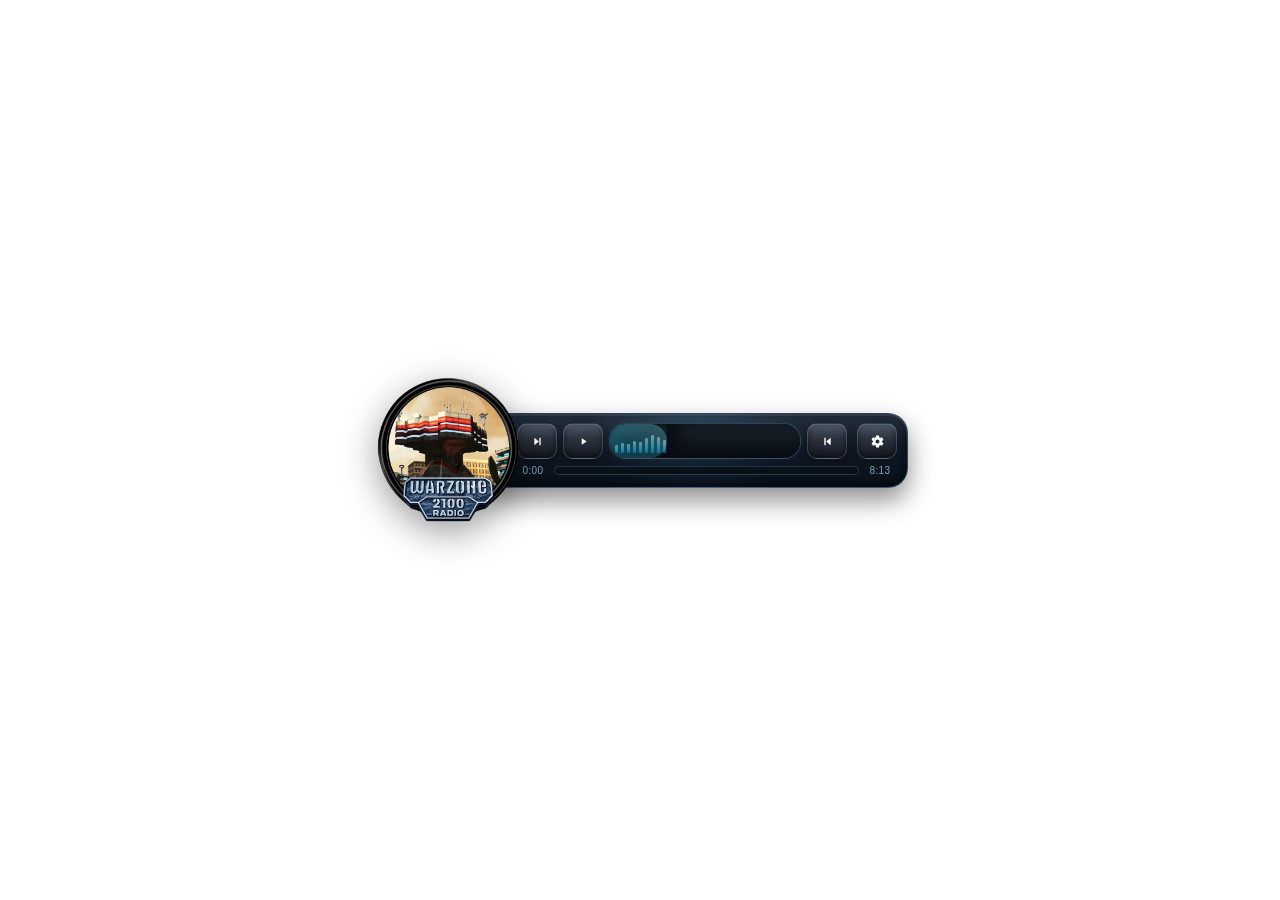
==== commit 20a0afec: "Putting the radio player back at the repo root." ====
--- a/index.html
+++ b/index.html
@@ -1,427 +1,100 @@
 <!DOCTYPE html>
-<html lang="en">
+<html>
 <head>
-  <meta charset="UTF-8">
-  <meta name="viewport" content="width=device-width, initial-scale=1.0">
-  <title>Warzone 2100 Game Hub</title>
-  <meta
-    name="description"
-    content="A remade Warzone 2100 community hub with live lobby links, leaderboards overview, open data, and alternate lobby server details."
-  >
-  <link rel="preconnect" href="https://fonts.googleapis.com">
-  <link rel="preconnect" href="https://fonts.gstatic.com" crossorigin>
-  <link
-    href="https://fonts.googleapis.com/css2?family=Oxanium:wght@500;600;700;800&family=Space+Grotesk:wght@400;500;700&display=swap"
-    rel="stylesheet"
-  >
-  <link rel="stylesheet" href="styles.css">
+<meta charset="UTF-8">
+<title>Warzone Radio</title>
+<meta name="viewport" content="width=device-width, initial-scale=1.0">
+<script>
+window.ASSET_VERSION = "20260325-radioonly1";
+window.versionedAsset = function(path) {
+  return path + "?v=" + window.ASSET_VERSION;
+};
+
+const favicon = document.createElement("link");
+favicon.rel = "icon";
+favicon.type = "image/webp";
+favicon.href = window.versionedAsset("assets/warzone-radio-logo.webp");
+document.head.appendChild(favicon);
+
+const stylesheet = document.createElement("link");
+stylesheet.rel = "stylesheet";
+stylesheet.href = window.versionedAsset("styles.css");
+document.head.appendChild(stylesheet);
+</script>
 </head>
 <body>
-  <div class="page-shell">
-    <div class="page-noise" aria-hidden="true"></div>
 
-    <header class="topbar">
-      <a class="brand" href="#top" aria-label="Warzone 2100 Game Hub">
-        <img src="assets/warzone2100-gamehub-logo.png" alt="Warzone 2100 logo">
-      </a>
+<div id="playerWrap"><div id="player"></div></div>
 
-      <nav class="topnav" aria-label="Primary">
-        <a href="#lobby">Lobby</a>
-        <a href="#leaderboards">Leaderboards</a>
-        <a href="#rating">Rating</a>
-        <a href="#report">Report</a>
-        <a href="#opendata">Open Data</a>
-        <a href="#community">Community</a>
-      </nav>
+<div class="wrap drag-hint" id="radioWrap">
+ <button class="logo-button" id="logoToggle" type="button" aria-label="Show or hide player controls" aria-controls="playerBar settingsPanel" aria-expanded="true">
+  <img data-asset-path="assets/warzone-radio-logo.webp" class="logo" alt="Warzone 2100 Radio logo">
+  <span class="logo-sky" aria-hidden="true"></span>
+ </button>
+ <div class="player" id="playerBar">
+  <div class="player-main">
+   <div class="btn" onclick="nextTrack()" title="Next">
+    <svg viewBox="0 0 24 24"><polygon points="5,4 15,12 5,20"/><rect x="16" y="4" width="3" height="16"/></svg>
+   </div>
 
-      <div class="topbar-tools">
-        <iframe
-          class="radio-embed"
-          src="radio.html?v=20260325-hostradio1"
-          title="Warzone 2100 Radio"
-          loading="lazy"
-          referrerpolicy="no-referrer"
-        ></iframe>
+   <div class="btn" onclick="playPause()" id="pp" title="Play/Pause" data-hint="Press play">
+    <svg viewBox="0 0 24 24"><polygon points="8,5 19,12 8,19"/></svg>
+   </div>
 
-        <a class="discord-link" href="https://discord.gg/9wbtUkGMgf" target="_blank" rel="noreferrer">
-          Discord Server
-        </a>
-      </div>
-    </header>
+   <div class="tube">
+    <div class="eqGlow" id="eqGlow"></div>
+    <div class="eq" id="eq"></div>
+    <div class="cover" id="cover"></div>
+    <input id="vol" type="range" min="0" max="100" value="30" oninput="setVol(this.value)">
+   </div>
 
-    <main>
-      <section class="hero section-frame" id="top" data-reveal>
-        <div class="hero-copy">
-          <p class="eyebrow">Remade Legacy Hub</p>
-          <h1>A modern command hub for Warzone 2100.</h1>
-          <p class="hero-lead">
-            This remake turns the old single-file community page into a cleaner command deck for
-            live lobby awareness, public replay access, leaderboard entry points, and alternate
-            infrastructure built around transparency.
-          </p>
+   <div class="btn" onclick="prevTrack()" title="Previous">
+    <svg viewBox="0 0 24 24"><polygon points="19,4 9,12 19,20"/><rect x="5" y="4" width="3" height="16"/></svg>
+   </div>
 
-          <div class="hero-actions">
-            <a class="button button-primary" href="#lobby">Open Live Lobby</a>
-            <a class="button button-secondary" href="#opendata">Browse Open Data</a>
-            <a class="button button-ghost" href="https://warzone2100.retropaganda.info/secret.html">Legacy Page</a>
-          </div>
-
-          <div class="hero-stats">
-            <article class="stat-card">
-              <span class="stat-label">Visible Games</span>
-              <strong class="stat-value" id="statGames">--</strong>
-            </article>
-            <article class="stat-card">
-              <span class="stat-label">Active Players</span>
-              <strong class="stat-value" id="statPlayers">--</strong>
-            </article>
-            <article class="stat-card">
-              <span class="stat-label">Spectators</span>
-              <strong class="stat-value" id="statSpectators">--</strong>
-            </article>
-          </div>
-        </div>
-
-        <aside class="hero-panel panel-cutout">
-          <p class="panel-kicker">System Snapshot</p>
-          <h2>Fast access, clearer context, same mission.</h2>
-          <ul class="feature-list">
-            <li>Live lobby links for HTML, text, JSON, and streaming JSON consumers.</li>
-            <li>Clearer access to rankings, replays, and raw data exports.</li>
-            <li>Condensed incident timeline and alternate lobby instructions.</li>
-          </ul>
-          <div class="hero-note">
-            <span class="status-dot"></span>
-            <span id="heroStatus">Waiting for lobby feed...</span>
-          </div>
-        </aside>
-      </section>
-
-      <section class="section-grid" id="lobby">
-        <div class="section-head" data-reveal>
-          <p class="eyebrow">Live Lobby</p>
-          <h2>Live server visibility without digging through a giant page.</h2>
-          <p>
-            The original hub exposed the lobby stream in several formats. The remake keeps that
-            access front and center and gives the live table a dedicated surface.
-          </p>
-        </div>
-
-        <div class="resource-grid" data-reveal>
-          <a class="resource-card" href="https://warzone2100.retropaganda.info/lobby.html">
-            <span class="resource-label">Lobby HTML</span>
-            <strong>Readable browser view</strong>
-            <p>Open the dedicated live lobby page.</p>
-          </a>
-          <a class="resource-card" href="https://warzone2100.retropaganda.info/lobby.txt">
-            <span class="resource-label">Lobby TXT</span>
-            <strong>Terminal-friendly output</strong>
-            <p>Use plain text when you just want the list quickly.</p>
-          </a>
-          <a class="resource-card" href="https://warzone2100.retropaganda.info/lobby.json">
-            <span class="resource-label">Lobby JSON</span>
-            <strong>Automation endpoint</strong>
-            <p>Fetch the latest game list as structured data.</p>
-          </a>
-          <a class="resource-card" href="https://warzone2100.retropaganda.info/lobby.http-event-stream.json">
-            <span class="resource-label">Lobby Stream</span>
-            <strong>EventSource feed</strong>
-            <p>Subscribe to streaming updates with no manual refresh.</p>
-          </a>
-        </div>
-
-        <div class="live-board section-frame" data-reveal>
-          <div class="live-board-head">
-            <div>
-              <p class="panel-kicker">Streaming Lobby View</p>
-              <h3 id="lobbyCaption">Connecting to lobby feed...</h3>
-            </div>
-            <span class="stream-badge" id="lobbyBadge">Offline</span>
-          </div>
-
-          <div class="table-shell">
-            <table class="lobby-table">
-              <thead>
-                <tr>
-                  <th>Host</th>
-                  <th>Players</th>
-                  <th>Spectators</th>
-                  <th>Status</th>
-                  <th>Map</th>
-                  <th>Title</th>
-                </tr>
-              </thead>
-              <tbody id="lobbyGames">
-                <tr class="empty-row">
-                  <td colspan="6">No lobby data loaded yet.</td>
-                </tr>
-              </tbody>
-            </table>
-          </div>
-
-          <p class="section-footnote" id="lobbyStatus">
-            Deploy this page next to the Warzone data endpoints to enable the full live stream.
-          </p>
-        </div>
-      </section>
-
-      <section class="section-grid" id="leaderboards">
-        <div class="section-head" data-reveal>
-          <p class="eyebrow">Leaderboards</p>
-          <h2>Rankings, match history, and replay access with less friction.</h2>
-          <p>
-            The old hub packed a lot of ranking logic into one section. This remake breaks the
-            categories out into quick-glance cards and keeps the raw data routes easy to reach.
-          </p>
-        </div>
-
-        <div class="leaderboard-grid" data-reveal>
-          <article class="mode-card">
-            <span class="mode-tag">Core</span>
-            <h3>Global</h3>
-            <p>All tracked matches combined into the broad leaderboard view.</p>
-          </article>
-          <article class="mode-card">
-            <span class="mode-tag">Duel</span>
-            <h3>1v1 Modes</h3>
-            <p>Standard 1v1, high-oil duels, and classic-map matchups.</p>
-          </article>
-          <article class="mode-card">
-            <span class="mode-tag">Team</span>
-            <h3>2v2 / 3v3 / 4v4 / 5v5</h3>
-            <p>Structured alliance formats with evenly sized teams.</p>
-          </article>
-          <article class="mode-card">
-            <span class="mode-tag">Chaos</span>
-            <h3>FFA & Multi-Team</h3>
-            <p>FFA, 2v2v2v2, and 3v3v3 splits remain tracked separately.</p>
-          </article>
-          <article class="mode-card">
-            <span class="mode-tag">Map-Specific</span>
-            <h3>Shtorm & Matrix</h3>
-            <p>Special leaderboard views for the map names players look for most.</p>
-          </article>
-          <article class="mode-card">
-            <span class="mode-tag">Filters</span>
-            <h3>NTW / Shared Research / 45+ Min</h3>
-            <p>Long-form and rules-specific match slices for deeper analysis.</p>
-          </article>
-        </div>
-
-        <div class="archive-grid" data-reveal>
-          <a class="archive-card" href="https://warzone2100.retropaganda.info/secret.html#Leaderboards">
-            <span class="resource-label">Leaderboards</span>
-            <strong>Legacy ranking view</strong>
-            <p>Open the original leaderboard stack while the results route is unstable.</p>
-          </a>
-          <a class="archive-card" href="https://warzone2100.retropaganda.info/replays/">
-            <span class="resource-label">Replays</span>
-            <strong>Replay archive</strong>
-            <p>Browse the replay store used by the legacy hub.</p>
-          </a>
-          <a class="archive-card" href="https://warzone2100.retropaganda.info/warzone2100.patch">
-            <span class="resource-label">Patch</span>
-            <strong>Integrated rating patch</strong>
-            <p>Download the client-side patch used to surface shared rating data.</p>
-          </a>
-        </div>
-      </section>
-
-      <section class="section-grid" id="rating">
-        <div class="section-head" data-reveal>
-          <p class="eyebrow">Rating & Access</p>
-          <h2>Integrated rating, alternate infrastructure, and practical setup.</h2>
-          <p>
-            In 2026 the integrated rating display was reintroduced through host-sent values using
-            the existing stars and medals UI. The alternate lobby keeps that spirit going by
-            prioritizing open visibility instead of closed gatekeeping.
-          </p>
-        </div>
-
-        <div class="split-panel" data-reveal>
-          <article class="story-card">
-            <p class="panel-kicker">Integrated Rating</p>
-            <h3>Patchable, visible, and compatible.</h3>
-            <p>
-              The modified client sends ratings from the host so everyone sees a shared view instead
-              of meaningless local-only stats. It is framed as a first step toward bringing useful
-              rating context back into Warzone 2100.
-            </p>
-            <a class="button button-secondary" href="https://warzone2100.retropaganda.info/warzone2100.patch">Download Patch</a>
-          </article>
-
-          <article class="config-card">
-            <p class="panel-kicker">Alternate Lobby Server</p>
-            <h3>Point your client at <code>warzone2100.retropaganda.info</code></h3>
-            <p>
-              The replacement lobby server supports confederation, so other servers can exchange
-              listings with it instead of living inside one centralized choke point.
-            </p>
-
-            <div class="config-block">
-              <span class="config-label">config</span>
-              <code id="configHost">masterserver_name=warzone2100.retropaganda.info</code>
-              <button class="copy-button" type="button" data-copy-target="configHost">Copy host</button>
-            </div>
-
-            <div class="config-block">
-              <span class="config-label">port</span>
-              <code id="configPort">masterserver_port=9990</code>
-              <button class="copy-button" type="button" data-copy-target="configPort">Copy port</button>
-            </div>
-          </article>
-        </div>
-      </section>
-
-      <section class="section-grid" id="report">
-        <div class="section-head" data-reveal>
-          <p class="eyebrow">Situation Report</p>
-          <h2>A calmer, clearer timeline of the legacy page's main claims.</h2>
-          <p>
-            The old page mixed live widgets with a long narrative. Here, the main events are broken
-            into a dated timeline so the context is easier to follow.
-          </p>
-        </div>
-
-        <div class="timeline" data-reveal>
-          <article class="timeline-card">
-            <span class="timeline-date">January 28, 2026</span>
-            <h3>Lobby access ban</h3>
-            <p>
-              The legacy report states that the main IP was banned from <code>lobby.wz2100.net</code>
-              after roughly one day of hosting, which prevented both listing visibility and hosting
-              through that lobby.
-            </p>
-          </article>
-          <article class="timeline-card">
-            <span class="timeline-date">January 28 to February 16, 2026</span>
-            <h3>Severe slot limits</h3>
-            <p>
-              Hosting capacity reportedly dropped from three available slots to effectively half a
-              slot, while other machines were still able to keep multiple simultaneous hosts online.
-            </p>
-          </article>
-          <article class="timeline-card">
-            <span class="timeline-date">February 11 to February 12, 2026</span>
-            <h3>Forged player counts claim</h3>
-            <p>
-              The page documents inconsistent player counts where some viewers saw normal values and
-              the author reportedly saw zero or reduced player totals on the same games.
-            </p>
-          </article>
-          <article class="timeline-card">
-            <span class="timeline-date">Mid-February 2026</span>
-            <h3>Shadow-ban accusation</h3>
-            <p>
-              The legacy claim is that hosted games could still appear to the author while remaining
-              invisible to most other users, creating a one-sided listing effect.
-            </p>
-          </article>
-          <article class="timeline-card">
-            <span class="timeline-date">February 13, 2026</span>
-            <h3>Autohost lockout</h3>
-            <p>
-              The page says access to the <em>Autohost</em> machines was revoked, which also means
-              those match results would no longer end up in this site's public archive.
-            </p>
-          </article>
-          <article class="timeline-card">
-            <span class="timeline-date">March 6, 2026</span>
-            <h3>Discussion removed</h3>
-            <p>
-              A short GitHub discussion titled "Health report on lobby.wz2100.net" was reportedly
-              deleted within two hours, followed by a block on further interaction with the
-              organization.
-            </p>
-          </article>
-        </div>
-
-        <figure class="evidence-card section-frame" data-reveal>
-          <img src="assets/warzone2100-shadow-ban.png" alt="Discord screenshot showing two different lobby views for two IP addresses">
-          <figcaption>
-            Evidence image reused from the legacy page's March 2026 "Health report" section.
-          </figcaption>
-        </figure>
-      </section>
-
-      <section class="section-grid" id="opendata">
-        <div class="section-head" data-reveal>
-          <p class="eyebrow">Open Data</p>
-          <h2>The raw material stays public.</h2>
-          <p>
-            The original hub was explicit about open access to data, replays, and reproducible
-            rankings. That principle stays intact here.
-          </p>
-        </div>
-
-        <div class="open-data-grid" data-reveal>
-          <article class="data-card">
-            <h3>What is published</h3>
-            <ul class="stack-list">
-              <li>Replay files for independent verification.</li>
-              <li>Leaderboard categories derived from the public dataset.</li>
-              <li>Live lobby state as browser, text, JSON, and stream views.</li>
-            </ul>
-          </article>
-
-          <article class="data-card">
-            <h3>Data source notes</h3>
-            <ul class="stack-list">
-              <li>This site's own collected results and replays remain the baseline source.</li>
-              <li>The legacy page noted that other external result sources became unavailable or blocked.</li>
-              <li>The direct <code>results.json</code> route is currently unstable, so the remake favors working entry points.</li>
-              <li>The remake keeps those constraints visible without burying them in long paragraphs.</li>
-            </ul>
-          </article>
-
-          <article class="data-card">
-            <h3>Direct routes</h3>
-            <div class="link-stack">
-              <a href="https://warzone2100.retropaganda.info/lobby.html">lobby.html</a>
-              <a href="https://warzone2100.retropaganda.info/replays/">replays/</a>
-              <a href="https://warzone2100.retropaganda.info/lobby.json">lobby.json</a>
-              <a href="https://warzone2100.retropaganda.info/lobby.http-event-stream.json">lobby.http-event-stream.json</a>
-            </div>
-          </article>
-        </div>
-      </section>
-
-      <section class="section-grid" id="community">
-        <div class="section-head" data-reveal>
-          <p class="eyebrow">Community</p>
-          <h2>Keep the hub useful, reproducible, and easy to reach.</h2>
-          <p>
-            The original page closed with direct contact routes. The remake keeps that simple:
-            Discord for fast contact, open links for data, and the legacy page still available for
-            the unabridged context.
-          </p>
-        </div>
-
-        <div class="community-grid" data-reveal>
-          <a class="community-card" href="https://discord.com/users/437660839378419713" target="_blank" rel="noreferrer">
-            <span class="resource-label">Direct Contact</span>
-            <strong>Message `_bohan_` on Discord</strong>
-            <p>Reach the maintainer directly.</p>
-          </a>
-          <a class="community-card" href="https://discord.gg/9wbtUkGMgf" target="_blank" rel="noreferrer">
-            <span class="resource-label">Community</span>
-            <strong>Join the dedicated Discord server</strong>
-            <p>Follow updates, ask questions, and coordinate games.</p>
-          </a>
-          <a class="community-card" href="https://warzone2100.retropaganda.info/secret.html">
-            <span class="resource-label">Archive</span>
-            <strong>Open the original legacy page</strong>
-            <p>Compare the remake against the old long-form version.</p>
-          </a>
-        </div>
-      </section>
-    </main>
-
-    <footer class="site-footer">
-      <p>Copyright 2026 Johan Boule. Remade front-end for the Warzone 2100 Game Hub.</p>
-    </footer>
+   <div class="btn settings-btn" id="settingsButton" onclick="toggleSettingsPanel()" title="Playlist">
+    <svg viewBox="0 0 24 24" aria-hidden="true">
+     <path d="M19.14 12.94c.04-.31.06-.62.06-.94s-.02-.63-.06-.94l2.03-1.58a.5.5 0 0 0 .12-.64l-1.92-3.32a.5.5 0 0 0-.61-.22l-2.39.96a7.05 7.05 0 0 0-1.63-.94l-.36-2.54a.5.5 0 0 0-.5-.42h-3.84a.5.5 0 0 0-.5.42l-.36 2.54c-.58.22-1.12.53-1.63.94l-2.39-.96a.5.5 0 0 0-.61.22L2.71 8.84a.5.5 0 0 0 .12.64l2.03 1.58c-.04.31-.06.62-.06.94s.02.63.06.94L2.83 14.52a.5.5 0 0 0-.12.64l1.92 3.32a.5.5 0 0 0 .61.22l2.39-.96c.5.41 1.05.72 1.63.94l.36 2.54a.5.5 0 0 0 .5.42h3.84a.5.5 0 0 0 .5-.42l.36-2.54c.58-.22 1.12-.53 1.63-.94l2.39.96a.5.5 0 0 0 .61-.22l1.92-3.32a.5.5 0 0 0-.12-.64l-2.03-1.58ZM12 15.2A3.2 3.2 0 1 1 12 8.8a3.2 3.2 0 0 1 0 6.4Z"/>
+    </svg>
+   </div>
   </div>
 
-  <script src="app.js"></script>
+  <div class="timebar-row">
+   <span class="time-label" id="timeCurrent">0:00</span>
+   <div class="timebar" id="timebar" role="slider" tabindex="0" aria-label="Track progress" aria-valuemin="0" aria-valuemax="100" aria-valuenow="0">
+    <div class="timebar-fill" id="timebarFill"></div>
+    <div class="timebar-head" id="timebarHead"></div>
+   </div>
+   <span class="time-label" id="timeDuration">0:00</span>
+  </div>
+ </div>
+
+ <div class="settings-panel" id="settingsPanel" aria-hidden="true">
+  <div class="settings-head">
+   <div>
+    <div class="settings-kicker">Warzone Radio</div>
+    <div class="settings-title-row">
+     <div class="settings-title" id="settingsTitle">All Tracks</div>
+     <button class="shuffle-toggle" id="shuffleToggle" type="button" onclick="toggleShuffleMode()" aria-pressed="false">
+      <svg viewBox="0 0 24 24" aria-hidden="true">
+       <path d="M17 3h4v4h-2V5.41l-3.29 3.3-1.42-1.42L17.59 4H17V3Zm2 13h2v5h-5v-2h1.59l-4.3-4.29 1.42-1.42L19 17.59V16ZM3 7h4.59l8.7 8.71-1.42 1.41L6.17 8.41H3V7Zm11.29 1.71L16.59 11 14.88 12.71l-1.42-1.42 1.41-1.41-.58-.59 1.42-1.58Z"/>
+      </svg>
+      <span id="shuffleToggleLabel">Shuffle Off</span>
+     </button>
+    </div>
+   </div>
+   <button class="settings-close" type="button" onclick="closeSettingsPanel()" aria-label="Close playlist">X</button>
+  </div>
+  <div class="playlist-list" id="playlistList"></div>
+ </div>
+</div>
+
+<script src="https://www.youtube.com/iframe_api"></script>
+<script>
+const playerScript = document.createElement("script");
+playerScript.src = window.versionedAsset("player.js");
+document.body.appendChild(playerScript);
+</script>
+
 </body>
 </html>
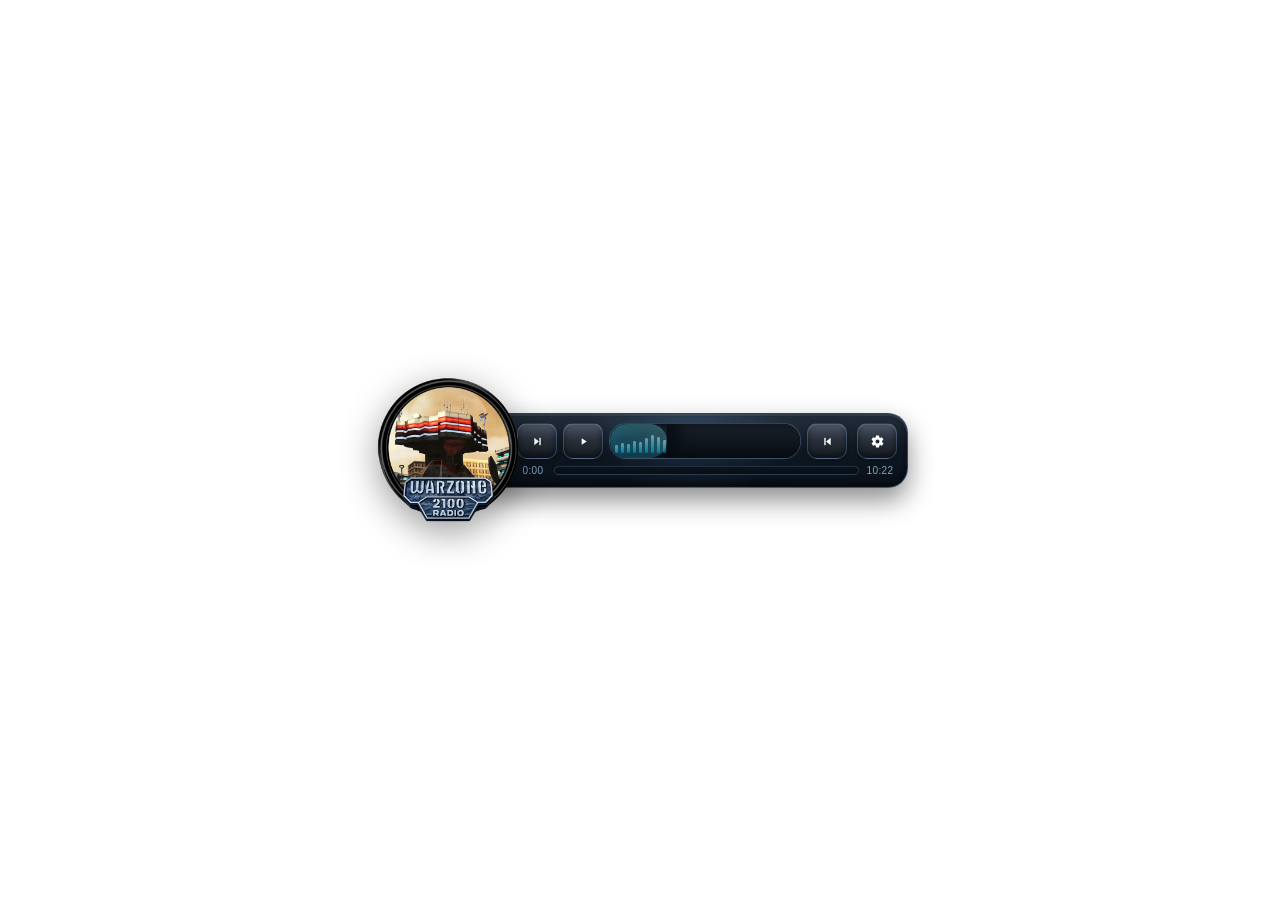
==== commit 2fd0820b: "Removing unsupported iframe permission warnings." ====
--- a/index.html
+++ b/index.html
@@ -5,10 +5,91 @@
 <title>Warzone Radio</title>
 <meta name="viewport" content="width=device-width, initial-scale=1.0">
 <script>
-window.ASSET_VERSION = "20260325-radioonly1";
+window.ASSET_VERSION = "20260325-permissions1";
 window.versionedAsset = function(path) {
   return path + "?v=" + window.ASSET_VERSION;
 };
+
+(function sanitizeIframePermissionsPolicy() {
+  const iframeProto = window.HTMLIFrameElement && window.HTMLIFrameElement.prototype;
+  if (!iframeProto) {
+    return;
+  }
+
+  function getSupportedFeatures() {
+    const sources = [document.permissionsPolicy, document.featurePolicy];
+
+    for (const source of sources) {
+      if (source && typeof source.features === "function") {
+        try {
+          const features = source.features();
+          if (Array.isArray(features) && features.length) {
+            return new Set(features.map((feature) => String(feature).toLowerCase()));
+          }
+        } catch (error) {}
+      }
+
+      if (source && typeof source.allowedFeatures === "function") {
+        try {
+          const features = source.allowedFeatures();
+          if (Array.isArray(features) && features.length) {
+            return new Set(features.map((feature) => String(feature).toLowerCase()));
+          }
+        } catch (error) {}
+      }
+    }
+
+    return null;
+  }
+
+  const supportedFeatures = getSupportedFeatures();
+  if (!supportedFeatures || !supportedFeatures.size) {
+    return;
+  }
+
+  function sanitizeAllowValue(value) {
+    if (typeof value !== "string") {
+      return "";
+    }
+
+    return value
+      .split(";")
+      .map((entry) => entry.trim())
+      .filter(Boolean)
+      .filter((entry) => {
+        const featureName = entry.split(/\s+/)[0].toLowerCase();
+        return supportedFeatures.has(featureName);
+      })
+      .join("; ");
+  }
+
+  const allowDescriptor = Object.getOwnPropertyDescriptor(iframeProto, "allow");
+  if (allowDescriptor && typeof allowDescriptor.set === "function") {
+    Object.defineProperty(iframeProto, "allow", {
+      configurable: true,
+      enumerable: allowDescriptor.enumerable,
+      get: allowDescriptor.get
+        ? function getAllow() {
+            return allowDescriptor.get.call(this);
+          }
+        : function getAllowFallback() {
+            return this.getAttribute("allow") || "";
+          },
+      set: function setAllow(value) {
+        return allowDescriptor.set.call(this, sanitizeAllowValue(value));
+      }
+    });
+  }
+
+  const originalSetAttribute = Element.prototype.setAttribute;
+  Element.prototype.setAttribute = function patchedSetAttribute(name, value) {
+    if (this instanceof HTMLIFrameElement && typeof name === "string" && name.toLowerCase() === "allow") {
+      return originalSetAttribute.call(this, name, sanitizeAllowValue(value));
+    }
+
+    return originalSetAttribute.call(this, name, value);
+  };
+}());
 
 const favicon = document.createElement("link");
 favicon.rel = "icon";
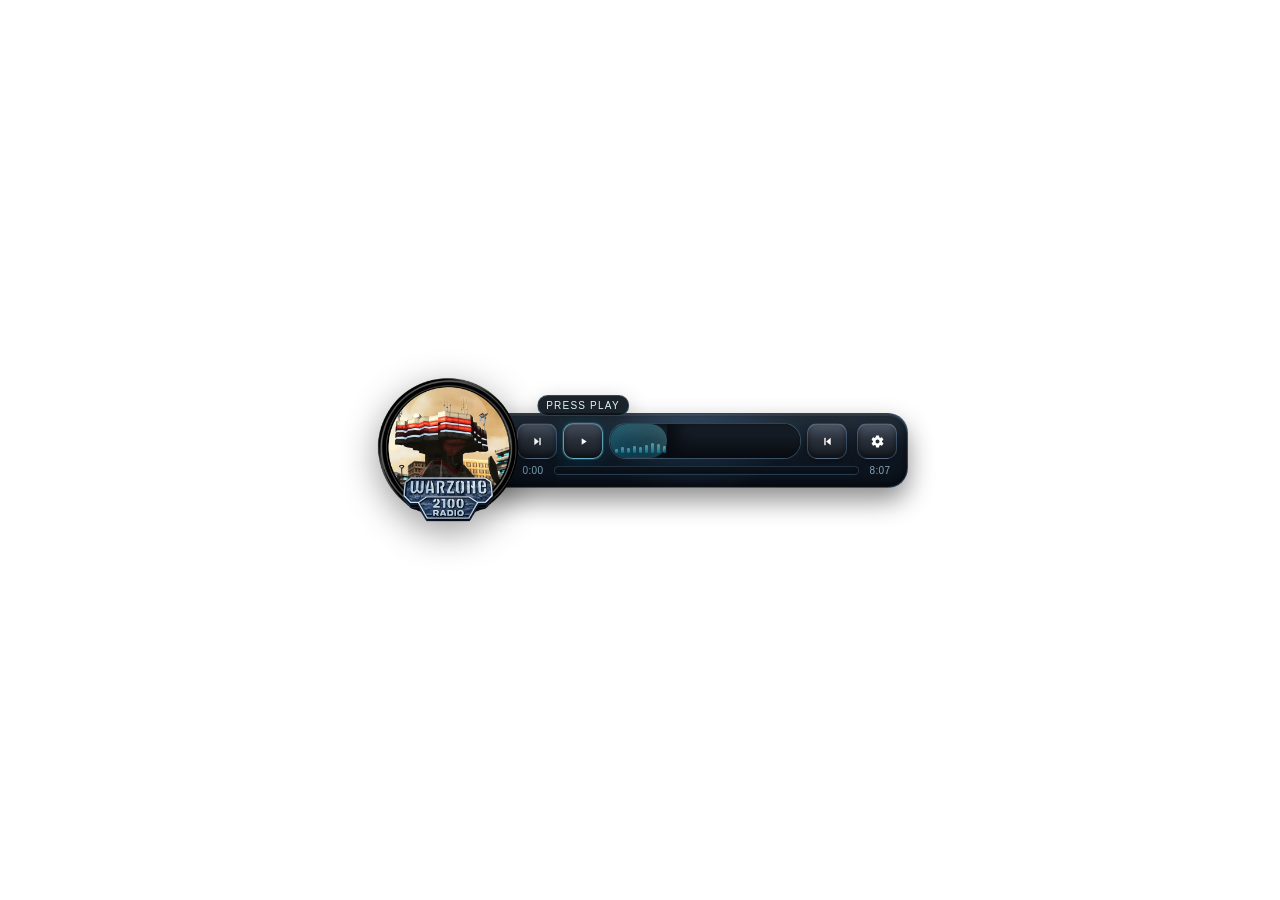
==== commit 692e6bc0: "Replacing YouTube with local MP3 playback." ====
--- a/index.html
+++ b/index.html
@@ -5,91 +5,10 @@
 <title>Warzone Radio</title>
 <meta name="viewport" content="width=device-width, initial-scale=1.0">
 <script>
-window.ASSET_VERSION = "20260325-permissions1";
+window.ASSET_VERSION = "20260325-localaudio1";
 window.versionedAsset = function(path) {
   return path + "?v=" + window.ASSET_VERSION;
 };
-
-(function sanitizeIframePermissionsPolicy() {
-  const iframeProto = window.HTMLIFrameElement && window.HTMLIFrameElement.prototype;
-  if (!iframeProto) {
-    return;
-  }
-
-  function getSupportedFeatures() {
-    const sources = [document.permissionsPolicy, document.featurePolicy];
-
-    for (const source of sources) {
-      if (source && typeof source.features === "function") {
-        try {
-          const features = source.features();
-          if (Array.isArray(features) && features.length) {
-            return new Set(features.map((feature) => String(feature).toLowerCase()));
-          }
-        } catch (error) {}
-      }
-
-      if (source && typeof source.allowedFeatures === "function") {
-        try {
-          const features = source.allowedFeatures();
-          if (Array.isArray(features) && features.length) {
-            return new Set(features.map((feature) => String(feature).toLowerCase()));
-          }
-        } catch (error) {}
-      }
-    }
-
-    return null;
-  }
-
-  const supportedFeatures = getSupportedFeatures();
-  if (!supportedFeatures || !supportedFeatures.size) {
-    return;
-  }
-
-  function sanitizeAllowValue(value) {
-    if (typeof value !== "string") {
-      return "";
-    }
-
-    return value
-      .split(";")
-      .map((entry) => entry.trim())
-      .filter(Boolean)
-      .filter((entry) => {
-        const featureName = entry.split(/\s+/)[0].toLowerCase();
-        return supportedFeatures.has(featureName);
-      })
-      .join("; ");
-  }
-
-  const allowDescriptor = Object.getOwnPropertyDescriptor(iframeProto, "allow");
-  if (allowDescriptor && typeof allowDescriptor.set === "function") {
-    Object.defineProperty(iframeProto, "allow", {
-      configurable: true,
-      enumerable: allowDescriptor.enumerable,
-      get: allowDescriptor.get
-        ? function getAllow() {
-            return allowDescriptor.get.call(this);
-          }
-        : function getAllowFallback() {
-            return this.getAttribute("allow") || "";
-          },
-      set: function setAllow(value) {
-        return allowDescriptor.set.call(this, sanitizeAllowValue(value));
-      }
-    });
-  }
-
-  const originalSetAttribute = Element.prototype.setAttribute;
-  Element.prototype.setAttribute = function patchedSetAttribute(name, value) {
-    if (this instanceof HTMLIFrameElement && typeof name === "string" && name.toLowerCase() === "allow") {
-      return originalSetAttribute.call(this, name, sanitizeAllowValue(value));
-    }
-
-    return originalSetAttribute.call(this, name, value);
-  };
-}());
 
 const favicon = document.createElement("link");
 favicon.rel = "icon";
@@ -104,8 +23,6 @@
 </script>
 </head>
 <body>
-
-<div id="playerWrap"><div id="player"></div></div>
 
 <div class="wrap drag-hint" id="radioWrap">
  <button class="logo-button" id="logoToggle" type="button" aria-label="Show or hide player controls" aria-controls="playerBar settingsPanel" aria-expanded="true">
@@ -170,7 +87,6 @@
  </div>
 </div>
 
-<script src="https://www.youtube.com/iframe_api"></script>
 <script>
 const playerScript = document.createElement("script");
 playerScript.src = window.versionedAsset("player.js");
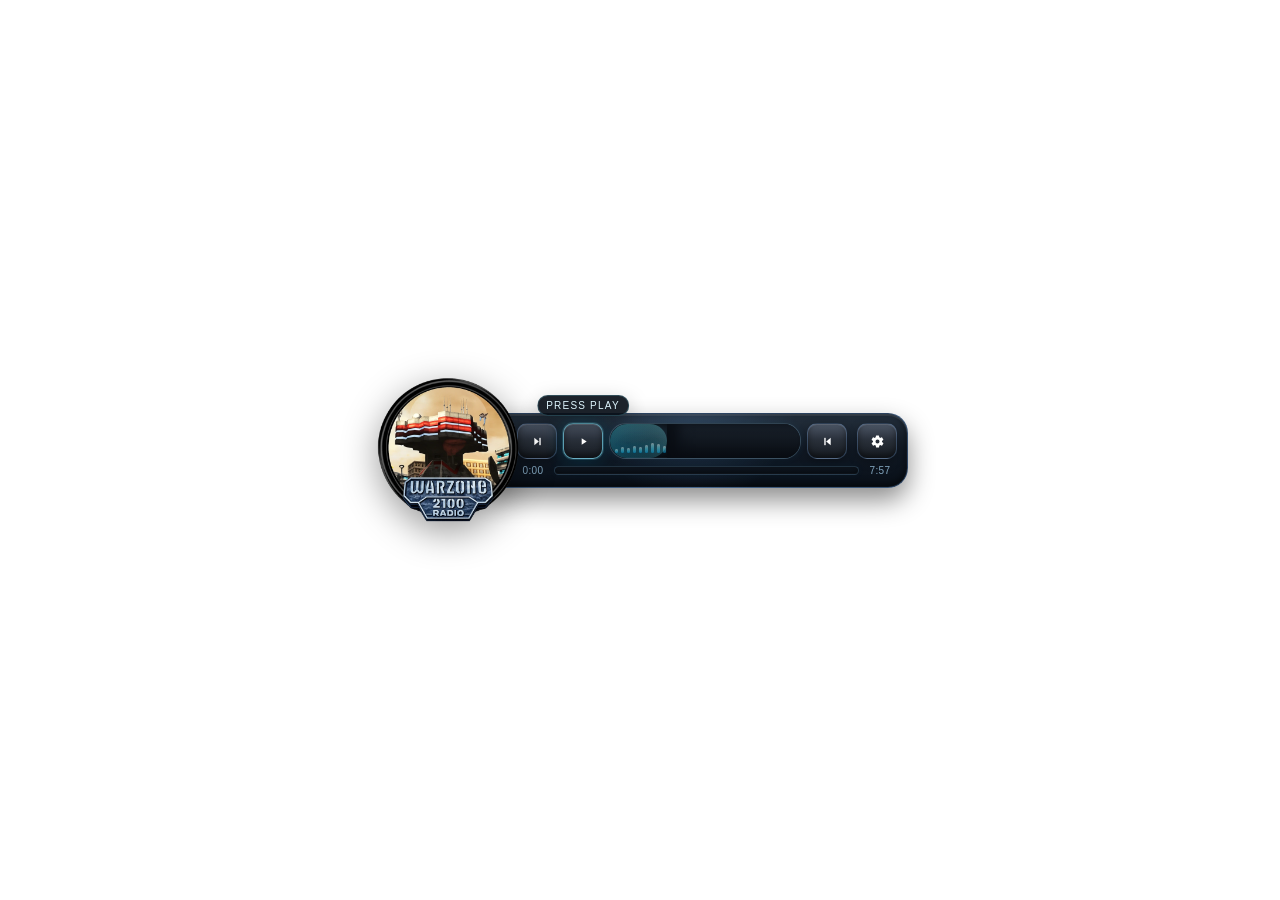
==== commit c30083a6: "Stabilize embedded radio positioning" ====
--- a/index.html
+++ b/index.html
@@ -5,7 +5,7 @@
 <title>Warzone Radio</title>
 <meta name="viewport" content="width=device-width, initial-scale=1.0">
 <script>
-window.ASSET_VERSION = "20260325-localaudio1";
+window.ASSET_VERSION = "20260328-embedstable2";
 window.versionedAsset = function(path) {
   return path + "?v=" + window.ASSET_VERSION;
 };
